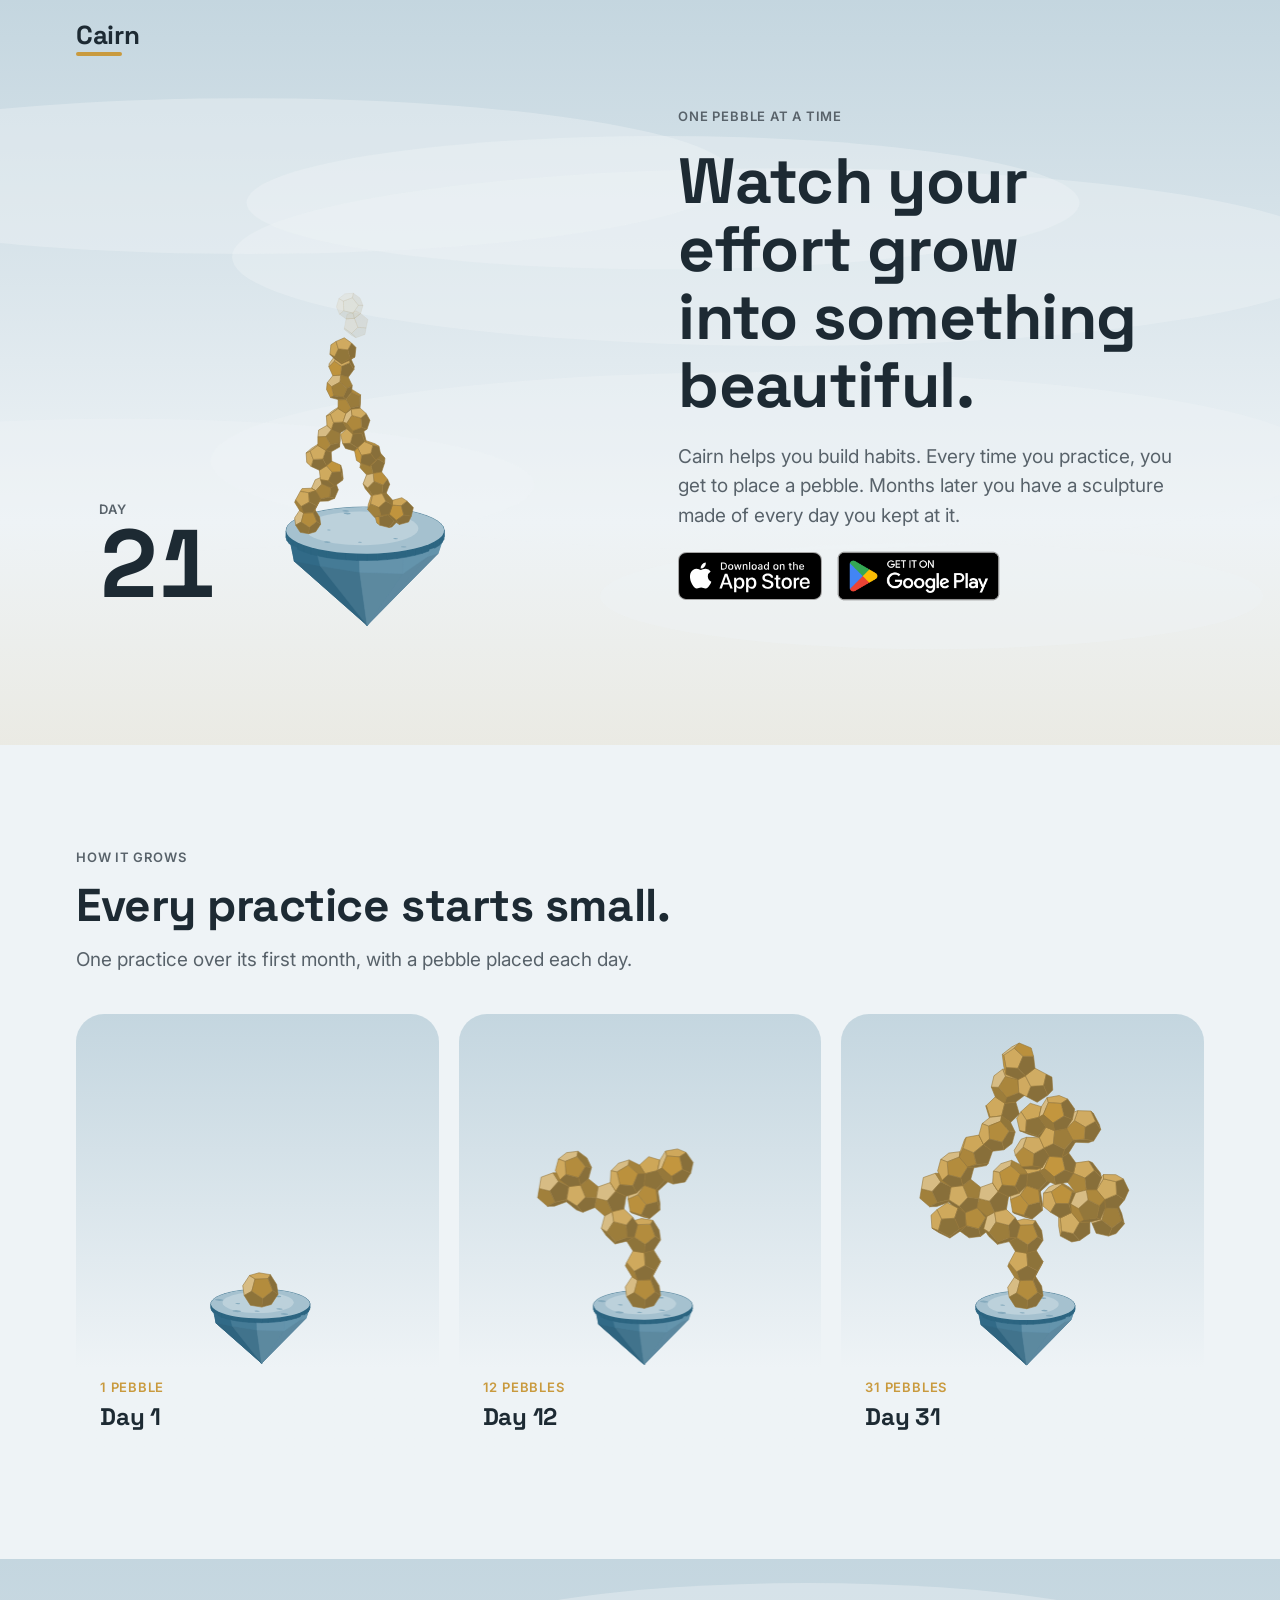
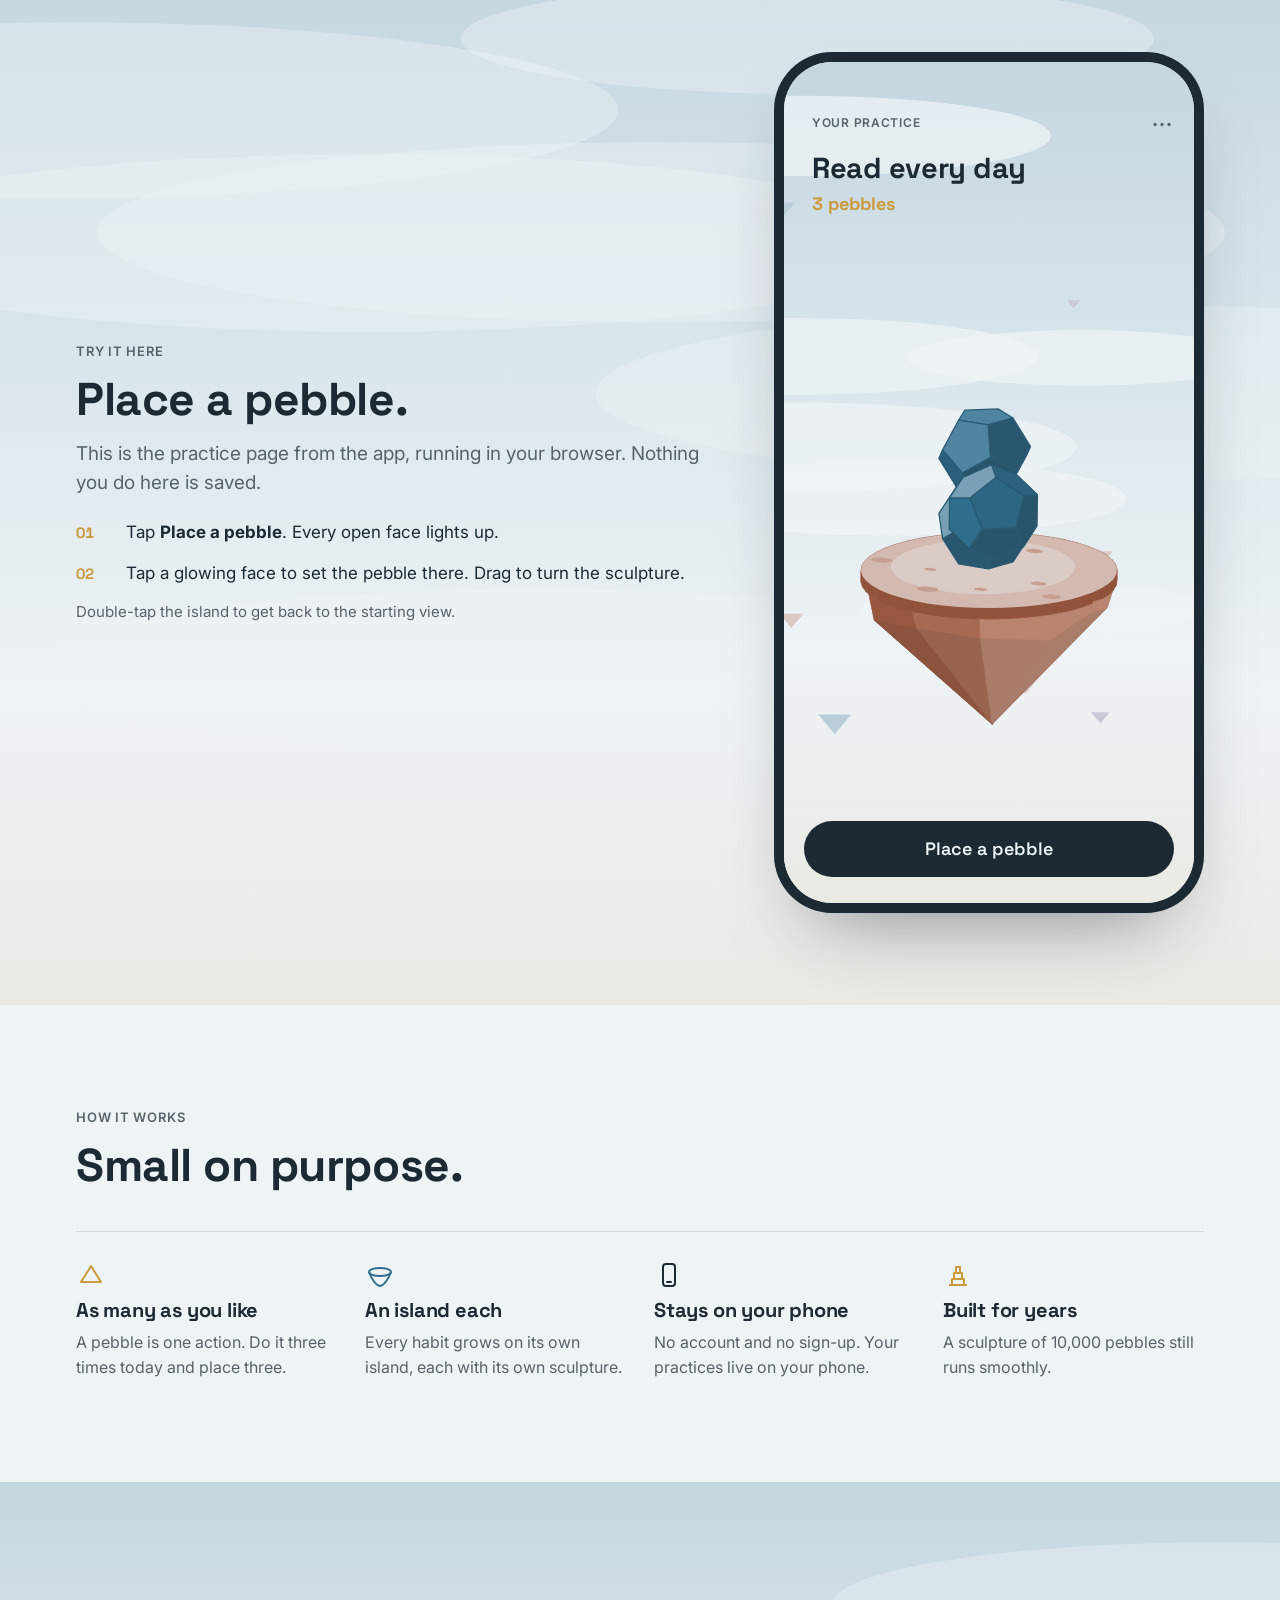
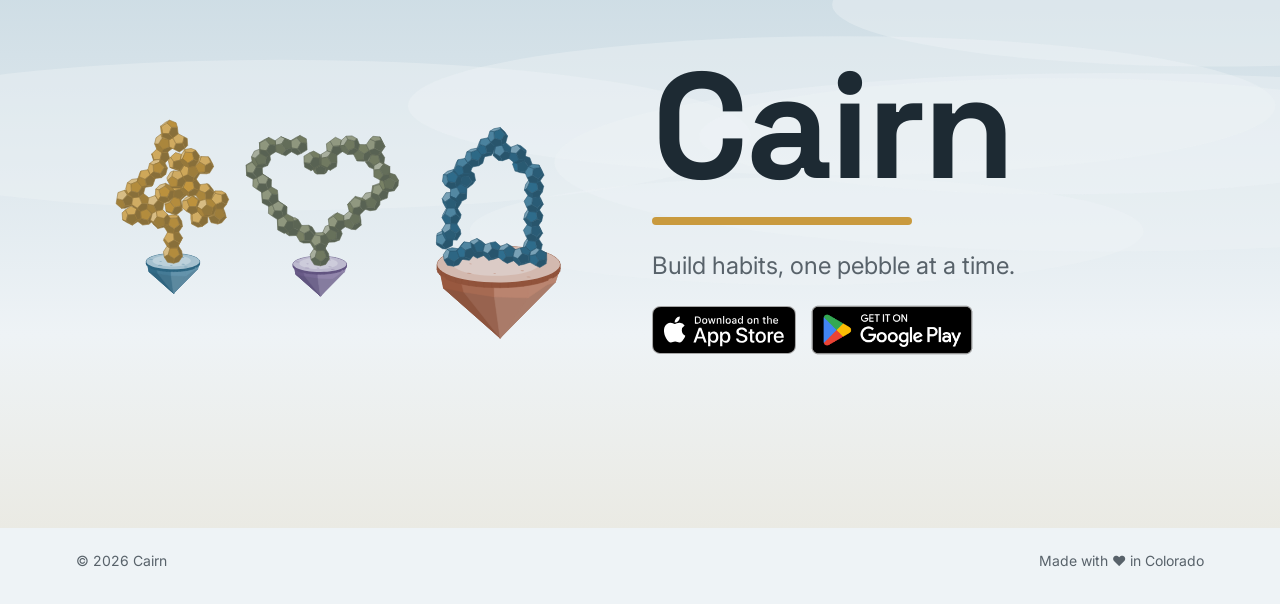
==== index.html @ d5d4c525 "Publish cairn 380849b" ====
<!doctype html>
<html lang="en">
<head>
<meta charset="utf-8">
<meta name="viewport" content="width=device-width, initial-scale=1, viewport-fit=cover">
<title>Cairn</title>
<meta name="description" content="Cairn is a habit tracker for iPhone and Android. Every time you practice, you place a pebble, and over the months your habit becomes a sculpture.">
<meta property="og:title" content="Cairn">
<meta property="og:description" content="Build habits, one pebble at a time.">
<meta property="og:type" content="website">
<meta name="theme-color" content="#EEF3F6">
<link rel="icon" href="assets/icon.svg" type="image/svg+xml">
<link rel="preconnect" href="https://fonts.googleapis.com">
<link rel="preconnect" href="https://fonts.gstatic.com" crossorigin>
<link rel="stylesheet" href="https://fonts.googleapis.com/css2?family=Inter:wght@400;500;600&family=Space+Grotesk:wght@500;600;700&display=swap">
<link rel="stylesheet" href="style.css">
<script src="cairn.js" defer></script>
</head>
<body>
<header class="top sky" id="top">
  <canvas class="air" data-sky="2" aria-hidden="true"></canvas>
  <div class="wrap">
    <a class="brand" href="#top" aria-label="Cairn"><b>Cairn</b><i></i></a>
  </div>
  <section class="hero" aria-labelledby="hero-title">
    <div class="wrap">
      <div class="stage" id="hero-stage">
        <canvas id="hero-canvas" aria-label="Brass pebbles stacked into a waving stick figure on a floating island"></canvas>
        <div class="day" aria-hidden="true"><span class="kicker">Day</span><strong id="hero-day"></strong></div>
      </div>
      <div class="words">
        <p class="kicker">One pebble at a time</p>
        <h1 id="hero-title">Watch your effort grow into something beautiful.</h1>
        <p class="lede">Cairn helps you build habits. Every time you practice, you get to place a pebble. Months later you have a sculpture made of every day you kept at it.</p>
        <!-- Store links: until the listings are live, the badges point nowhere and cairn.js stops the click.
             Put the App Store and Google Play URLs in both rows (here and the end card), then drop that handler. -->
        <div class="store-row">
          <a class="badge" href="#" data-store="the App Store"><img src="assets/app-store-badge.svg" alt="Download on the App Store" width="144" height="48"></a><a class="badge badge-google" href="#" data-store="Google Play"><img src="assets/google-play-badge.png" alt="Get it on Google Play" width="185" height="72"></a>
        </div>
      </div>
    </div>
  </section>
</header>

<main>
  <section class="beats" aria-labelledby="beats-title">
    <div class="wrap">
      <div class="head">
        <p class="kicker">How it grows</p>
        <h2 id="beats-title">Every practice starts small.</h2>
        <p class="lede">One practice over its first month, with a pebble placed each day.</p>
      </div>
      <div class="beat-row">
        <article class="beat">
          <div class="stage"><canvas data-beat="1" aria-label="One pebble on an island"></canvas></div>
          <div class="cap"><p class="kicker">1 pebble</p><h3>Day 1</h3></div>
        </article>
        <article class="beat">
          <div class="stage"><canvas data-beat="12" aria-label="Twelve pebbles: a trunk starting to branch"></canvas></div>
          <div class="cap"><p class="kicker">12 pebbles</p><h3>Day 12</h3></div>
        </article>
        <article class="beat">
          <div class="stage"><canvas data-beat="all" aria-label="Pebbles grown into a tree"></canvas></div>
          <div class="cap"><p class="kicker">31 pebbles</p><h3>Day 31</h3></div>
        </article>
      </div>
    </div>
  </section>

  <section class="play sky" id="try" aria-labelledby="play-title">
    <canvas class="air" data-sky="9" aria-hidden="true"></canvas>
    <div class="wrap">
      <div class="words">
        <p class="kicker">Try it here</p>
        <h2 id="play-title">Place a pebble.</h2>
        <p class="lede">This is the practice page from the app, running in your browser. Nothing you do here is saved.</p>
        <ol class="steps">
          <li><b>01</b><span>Tap <strong>Place a pebble</strong>. Every open face lights up.</span></li>
          <li><b>02</b><span>Tap a glowing face to set the pebble there. Drag to turn the sculpture.</span></li>
        </ol>
        <p class="note">Double-tap the island to get back to the starting view.</p>
      </div>
      <div class="phone" id="phone">
        <canvas id="play-canvas" aria-label="Practice sculpture"></canvas>
        <div class="pp-head">
          <div class="pp-bar"><span class="kicker">Your practice</span><button class="pp-menu" id="pp-menu" aria-label="Practice options" aria-haspopup="true" aria-expanded="false">···</button></div>
          <p class="pp-name" id="pp-name">Read every day</p>
          <p class="pp-count" id="pp-count" aria-live="polite">3 pebbles</p>
        </div>
        <div class="pp-pop" id="pp-pop" hidden>
          <button id="pp-remove">Remove last pebble</button>
          <button id="pp-reset">Start this island over</button>
        </div>
        <div class="pp-foot" id="pp-foot"></div>
      </div>
    </div>
  </section>

  <section class="facts" aria-labelledby="facts-title">
    <div class="wrap">
      <div class="head"><p class="kicker">How it works</p><h2 id="facts-title">Small on purpose.</h2></div>
      <div class="fact-row">
        <div class="fact"><svg class="glyph" viewBox="0 0 30 30" aria-hidden="true"><path d="M5 22 L15 6 L25 22 Z" fill="none" stroke="#C99A3E" stroke-width="2" stroke-linejoin="round"/></svg><h3>As many as you like</h3><p>A pebble is one action. Do it three times today and place three.</p></div>
        <div class="fact"><svg class="glyph" viewBox="0 0 30 30" aria-hidden="true"><ellipse cx="15" cy="12" rx="11" ry="4" fill="none" stroke="#2F6F8F" stroke-width="2"/><path d="M4 12 Q9 25 15 26 Q21 25 26 12" fill="none" stroke="#2F6F8F" stroke-width="2"/></svg><h3>An island each</h3><p>Every habit grows on its own island, each with its own sculpture.</p></div>
        <div class="fact"><svg class="glyph" viewBox="0 0 30 30" aria-hidden="true"><rect x="9" y="4" width="12" height="22" rx="3" fill="none" stroke="#1D2A33" stroke-width="2"/><path d="M13 22 h4" stroke="#1D2A33" stroke-width="2" stroke-linecap="round"/></svg><h3>Stays on your phone</h3><p>No account and no sign-up. Your practices live on your phone.</p></div>
        <div class="fact"><svg class="glyph" viewBox="0 0 30 30" aria-hidden="true"><path d="M6 25 h18 M9 25 v-6 h12 v6 M11 19 v-6 h8 v6 M13 13 v-6 h4 v6" fill="none" stroke="#C99A3E" stroke-width="2" stroke-linejoin="round"/></svg><h3>Built for years</h3><p>A sculpture of 10,000 pebbles still runs smoothly.</p></div>
      </div>
    </div>
  </section>

  <section class="end sky" id="download" aria-labelledby="end-title">
    <canvas class="air" data-sky="14" aria-hidden="true"></canvas>
    <div class="wrap">
      <div class="stage"><canvas id="end-canvas" aria-label="Three islands: a brass tree, a dusk heart and a lake house"></canvas></div>
      <div class="words">
        <h2 class="big" id="end-title">Cairn</h2>
        <div class="mark"></div>
        <p class="sub">Build habits, one pebble at a time.</p>
        <div class="store-row">
          <a class="badge" href="#" data-store="the App Store"><img src="assets/app-store-badge.svg" alt="Download on the App Store" width="144" height="48"></a><a class="badge badge-google" href="#" data-store="Google Play"><img src="assets/google-play-badge.png" alt="Get it on Google Play" width="185" height="72"></a>
        </div>
      </div>
    </div>
  </section>
</main>

<footer><div class="wrap"><span>© 2026 Cairn</span><span>Made with ❤️ in Colorado</span></div></footer>
</body>
</html>
---- style.css ----
/* Page reset: no margins, room for a phone's notch and home bar, and hidden means hidden. */
*, *::before, *::after { box-sizing: border-box; }
:root { padding-top: env(safe-area-inset-top, 0px); padding-bottom: env(safe-area-inset-bottom, 0px); }
body { margin: 0; }
img { max-width: 100%; }
[hidden] { display: none !important; }

/* Layout: the film's frames as page sections; island on one side, words on the other, mist everywhere.
   One deliberate light look, the app's own palette (Cairn/Design/Palette.swift). */
:root {
  --ground: #EEF3F6;
  --main: #2F6F8F;
  --second: #1D2A33;
  --accent: #C99A3E;
  --ink-soft: color-mix(in srgb, #1D2A33 72%, #EEF3F6);
  --line: color-mix(in srgb, #1D2A33 14%, transparent);
  --sky-top: color-mix(in srgb, #2F6F8F 22%, #EEF3F6);
  --sky-low: color-mix(in srgb, #C99A3E 10%, #EEF3F6);
  --display: "Space Grotesk", ui-sans-serif, system-ui, sans-serif;
  --sans: "Inter", ui-sans-serif, system-ui, -apple-system, sans-serif;
  --section: clamp(64px, 8vw, 104px);
  color-scheme: light;
}
html { background: var(--ground); }
body { background: var(--ground); color: var(--second); font-family: var(--sans); font-size: 17px; line-height: 1.55; -webkit-font-smoothing: antialiased; }
h1, h2, h3, p { margin: 0; }
h1, h2, h3 { font-family: var(--display); font-weight: 700; letter-spacing: -0.01em; text-wrap: balance; }
a { color: inherit; }
:focus-visible { outline: 2px solid var(--main); outline-offset: 3px; border-radius: 6px; }

.wrap { max-width: 1160px; margin: 0 auto; padding-left: max(16px, env(safe-area-inset-left, 0px)); padding-right: max(16px, env(safe-area-inset-right, 0px)); }
.kicker { font-size: 13px; font-weight: 600; letter-spacing: 0.06em; text-transform: uppercase; color: var(--ink-soft); }

/* Brand: the film's end card, the name over a brass mark. */
.brand { display: inline-flex; flex-direction: column; gap: 4px; text-decoration: none; }
.brand b { font-family: var(--display); font-weight: 700; font-size: 26px; line-height: 1; letter-spacing: -0.01em; }
.brand i { display: block; height: 4px; width: 46px; border-radius: 2px; background: var(--accent); }

/* Sky band: the film's gradient with clouds and far pebbles drawn on a canvas behind. */
.sky { position: relative; background: linear-gradient(var(--sky-top), var(--ground) 70%, var(--sky-low)); overflow: hidden; }
.sky > canvas.air { position: absolute; inset: 0; width: 100%; height: 100%; pointer-events: none; }
.sky > * { position: relative; }

header.top > .wrap { display: flex; align-items: center; justify-content: space-between; gap: 16px; padding-block: 22px 0; }
.quiet { font: 600 15px/1 var(--sans); color: var(--second); text-decoration: none; padding: 0 20px; min-height: 44px; display: inline-flex; align-items: center; border-radius: 999px; background: color-mix(in srgb, var(--ground) 85%, transparent); border: 1px solid var(--line); cursor: pointer; }
.quiet:hover { background: var(--ground); }

.hero .wrap { display: grid; grid-template-columns: minmax(0, 1.1fr) minmax(0, 1fr); align-items: center; gap: 24px; padding-block: 8px var(--section); }
.stage { position: relative; aspect-ratio: 1 / 1; max-width: 100%; }
.stage canvas { position: absolute; inset: 0; width: 100%; height: 100%; touch-action: pan-y; cursor: grab; }
.stage canvas:active { cursor: grabbing; }
.day { position: absolute; left: 4%; bottom: 6%; display: flex; flex-direction: column; gap: 2px; pointer-events: none; }
.day strong { font-family: var(--display); font-weight: 700; font-size: clamp(56px, 8vw, 96px); line-height: .9; letter-spacing: -0.02em; font-variant-numeric: tabular-nums; }
.words { display: flex; flex-direction: column; gap: 22px; position: relative; }
.words::before { content: ""; position: absolute; inset: -18% -20%; z-index: -1; background: radial-gradient(closest-side, color-mix(in srgb, var(--ground) 88%, transparent) 55%, transparent); }
.hero h1 { font-size: clamp(40px, 5.4vw, 64px); line-height: 1.06; }
.lede { font-size: 19px; color: var(--ink-soft); max-width: 34em; }

/* The official store badges, at equal visual height. Google's artwork carries its own padding (41 of 250 px top and bottom), trimmed here with negative margins. Inert until the listings are live. */
.store-row { display: flex; flex-wrap: wrap; align-items: center; gap: 14px 16px; }
.badge { display: inline-flex; border-radius: 9px; }
.badge img { display: block; height: 48px; width: auto; max-width: none; flex: none; }
.badge-google img { height: 71.4px; margin: -11.7px -11.7px; }
.badge:hover img { opacity: .9; }

/* Beats: three days of one practice, in order. */
.beats, .facts { padding-block: var(--section); }
.head { display: flex; flex-direction: column; gap: 14px; max-width: 40em; }
.beats h2, .play h2, .facts h2 { font-size: clamp(32px, 4vw, 46px); line-height: 1.08; }
.beat-row { display: grid; grid-template-columns: repeat(3, minmax(0, 1fr)); gap: 20px; margin-top: 40px; }
.beat { border-radius: 28px; overflow: hidden; background: linear-gradient(var(--sky-top), var(--ground) 80%); display: flex; flex-direction: column; }
.beat .stage { aspect-ratio: 1 / 1; }
.beat .stage canvas { cursor: default; }
.beat .cap { padding: 0 24px 26px; display: flex; flex-direction: column; gap: 6px; }
.beat .cap .kicker { color: var(--accent); }
.beat h3 { font-size: 24px; line-height: 1.15; }
.beat p:last-child { color: var(--ink-soft); font-size: 16px; }

/* Playground: the practice page from the app, in a phone-sized pane. */
.play .wrap { display: grid; grid-template-columns: minmax(0, 1fr) minmax(0, 430px); gap: 56px; align-items: center; padding-block: var(--section); }
.play .words { gap: 14px; }
.steps { list-style: none; padding: 0; margin: 8px 0 0; display: grid; gap: 14px; }
.steps li { display: grid; grid-template-columns: 36px minmax(0, 1fr); gap: 14px; align-items: baseline; }
.steps b { font: 700 15px/1 var(--display); color: var(--accent); font-variant-numeric: tabular-nums; }
.note { font-size: 15px; color: var(--ink-soft); }

.phone { position: relative; width: 100%; max-width: 410px; justify-self: center; aspect-ratio: 390 / 800; border-radius: 48px; overflow: hidden; background: linear-gradient(var(--sky-top), var(--ground) 70%, var(--sky-low)); box-shadow: 0 0 0 10px var(--second), 0 40px 80px -30px color-mix(in srgb, var(--second) 55%, transparent); user-select: none; -webkit-user-select: none; }
.phone canvas { position: absolute; inset: 0; width: 100%; height: 100%; touch-action: pan-y; cursor: grab; }
.phone[data-placing] canvas { touch-action: none; cursor: pointer; }
.pp-head { position: absolute; left: 0; right: 0; top: 0; padding: 40px 22px 0 28px; display: flex; flex-direction: column; gap: 6px; pointer-events: none; }
.pp-head::before { content: ""; position: absolute; left: -160px; top: -40px; width: 600px; height: 250px; z-index: -1; background: radial-gradient(closest-side, color-mix(in srgb, var(--ground) 88%, transparent) 55%, transparent); }
.pp-bar { display: flex; align-items: center; justify-content: space-between; margin-right: -12px; }
.pp-bar .kicker { font-size: 12px; }
.pp-menu { pointer-events: auto; width: 44px; height: 44px; border: 0; background: none; color: var(--ink-soft); font: 700 20px/1 var(--sans); letter-spacing: 1px; cursor: pointer; border-radius: 22px; }
.pp-name { font-family: var(--display); font-weight: 700; font-size: 29px; line-height: 1.12; letter-spacing: -0.01em; }
.pp-count { font-family: var(--display); font-weight: 700; font-size: 18px; color: var(--accent); font-variant-numeric: tabular-nums; }
.pp-pop { position: absolute; right: 18px; top: 84px; z-index: 3; min-width: 220px; padding: 6px; border-radius: 16px; background: color-mix(in srgb, var(--ground) 96%, white); box-shadow: 0 16px 40px -12px color-mix(in srgb, var(--second) 45%, transparent), 0 0 0 1px var(--line); display: flex; flex-direction: column; }
.pp-pop button { text-align: left; border: 0; background: none; font: 500 15px/1 var(--sans); color: var(--second); padding: 12px 14px; border-radius: 10px; cursor: pointer; }
.pp-pop button:hover { background: color-mix(in srgb, var(--main) 8%, transparent); }
.pp-pop button:disabled { opacity: .4; cursor: default; background: none; }
.pp-foot { position: absolute; left: 0; right: 0; bottom: 0; padding: 0 20px 26px; display: flex; flex-direction: column; align-items: center; gap: 12px; pointer-events: none; }
.pp-foot > * { pointer-events: auto; }
.pp-hint { font: 500 15px/1.35 var(--sans); color: var(--ink-soft); text-align: center; pointer-events: none; }
.primary { width: 100%; min-height: 56px; border: 0; border-radius: 999px; background: var(--second); color: var(--ground); font: 600 18px/1 var(--display); cursor: pointer; transition: transform .15s, opacity .15s; }
.primary:active { transform: scale(.98); opacity: .85; }

/* Facts: what v1 is and isn't. */
.fact-row { display: grid; grid-template-columns: repeat(4, minmax(0, 1fr)); gap: 28px; margin-top: 40px; border-top: 1px solid var(--line); padding-top: 28px; }
.fact { display: flex; flex-direction: column; gap: 8px; min-width: 0; }
.fact h3 { font-size: 20px; line-height: 1.2; }
.fact p { color: var(--ink-soft); font-size: 16px; }
.fact .glyph { width: 30px; height: 30px; }

.end .wrap { display: grid; grid-template-columns: minmax(0, 1fr) minmax(0, 1fr); gap: 24px; align-items: center; padding-block: var(--section); }
.end .stage { aspect-ratio: 5 / 4; }
.end .big { font-family: var(--display); font-weight: 700; font-size: clamp(80px, 12vw, 150px); line-height: .92; letter-spacing: -0.02em; }
.end .mark { height: 8px; width: min(260px, 60%); border-radius: 4px; background: var(--accent); }
.end .sub { font-size: 24px; color: var(--ink-soft); }
footer .wrap { display: flex; flex-wrap: wrap; justify-content: space-between; gap: 8px 24px; padding-block: 22px 32px; font-size: 14px; color: var(--ink-soft); }

@media (max-width: 900px) {
  .hero .wrap, .play .wrap, .end .wrap { grid-template-columns: minmax(0, 1fr); }
  .hero .words { order: -1; padding-top: 28px; }
  .hero .stage { max-width: 560px; width: 100%; justify-self: center; }
  .beat-row { grid-template-columns: minmax(0, 1fr); }
  .fact-row { grid-template-columns: repeat(2, minmax(0, 1fr)); }
  .play .wrap { gap: 48px; }
  .end .words { order: -1; }
}
@media (max-width: 520px) {
  .fact-row { grid-template-columns: minmax(0, 1fr); }
  .phone { border-radius: 40px; box-shadow: 0 0 0 7px var(--second), 0 30px 60px -30px color-mix(in srgb, var(--second) 55%, transparent); }
  .pp-head { padding: 32px 18px 0 22px; }
}
@media (prefers-reduced-motion: reduce) { .primary { transition: none; } }
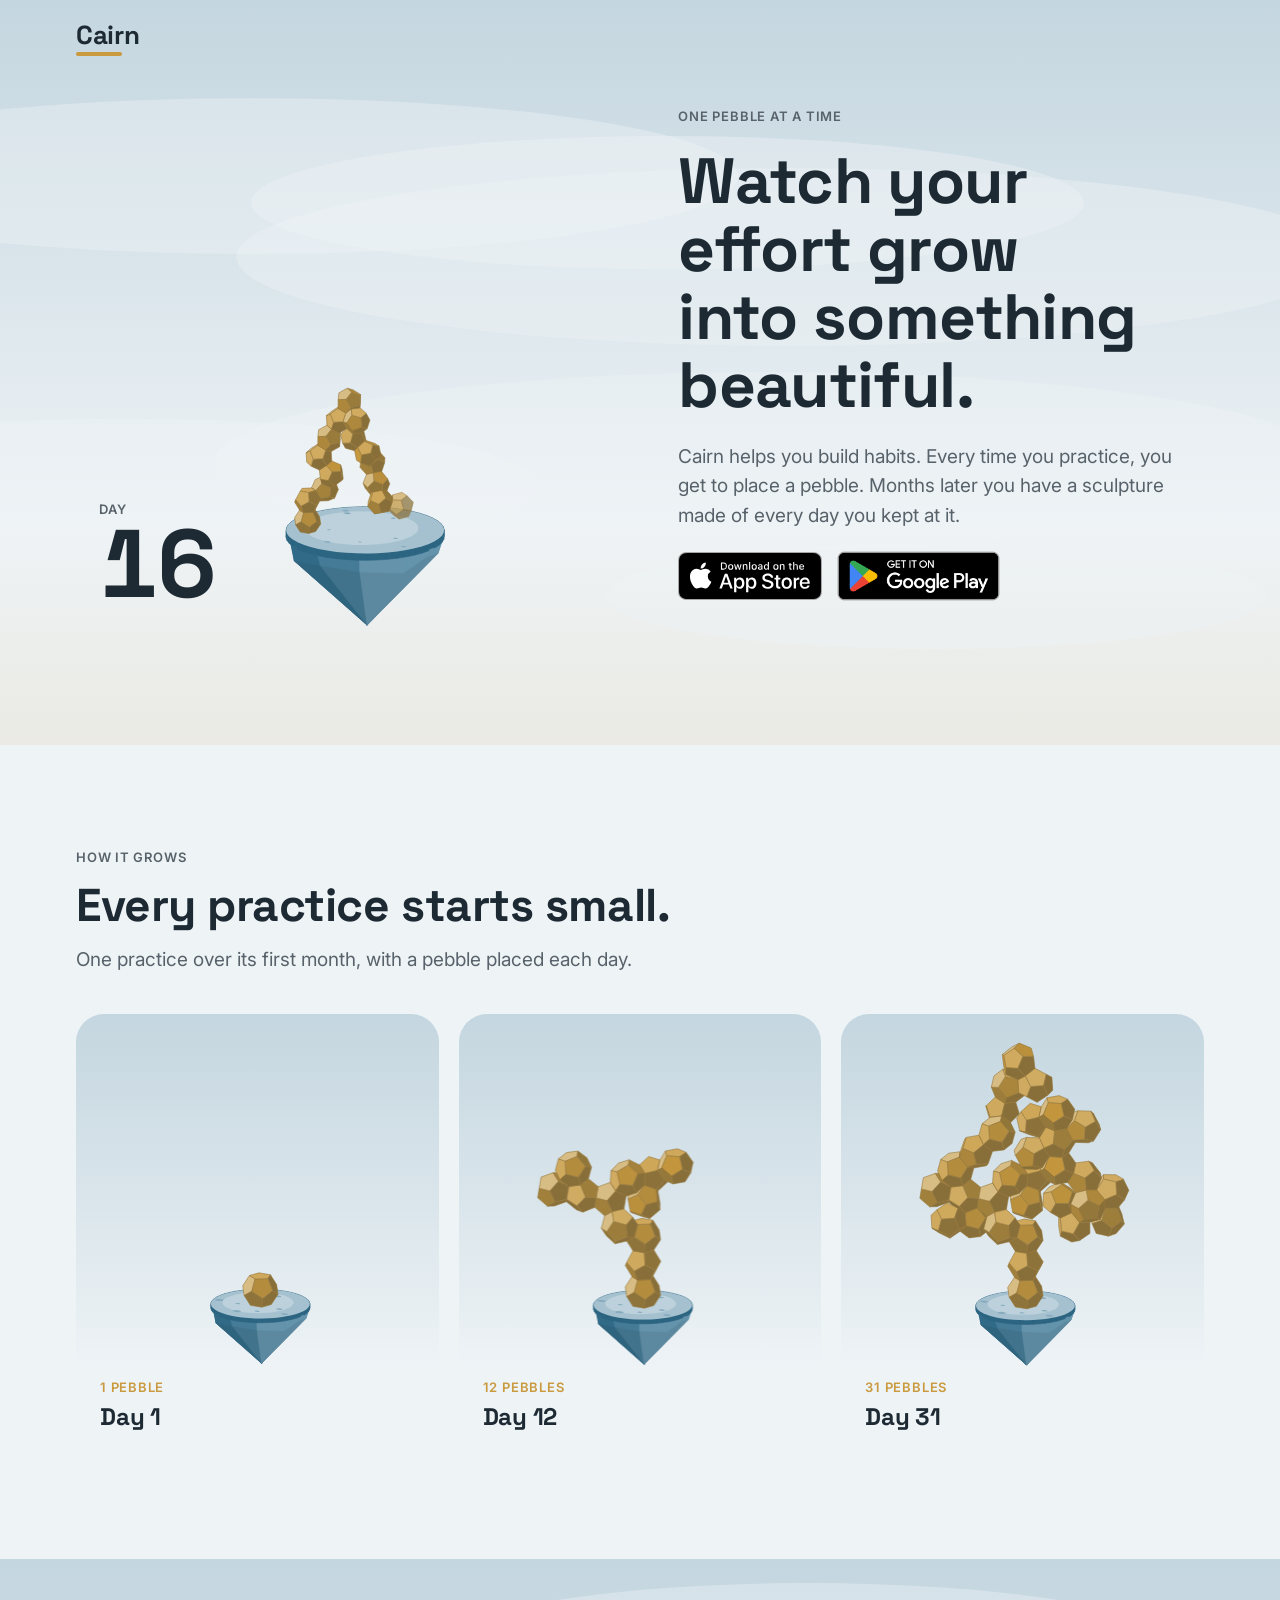
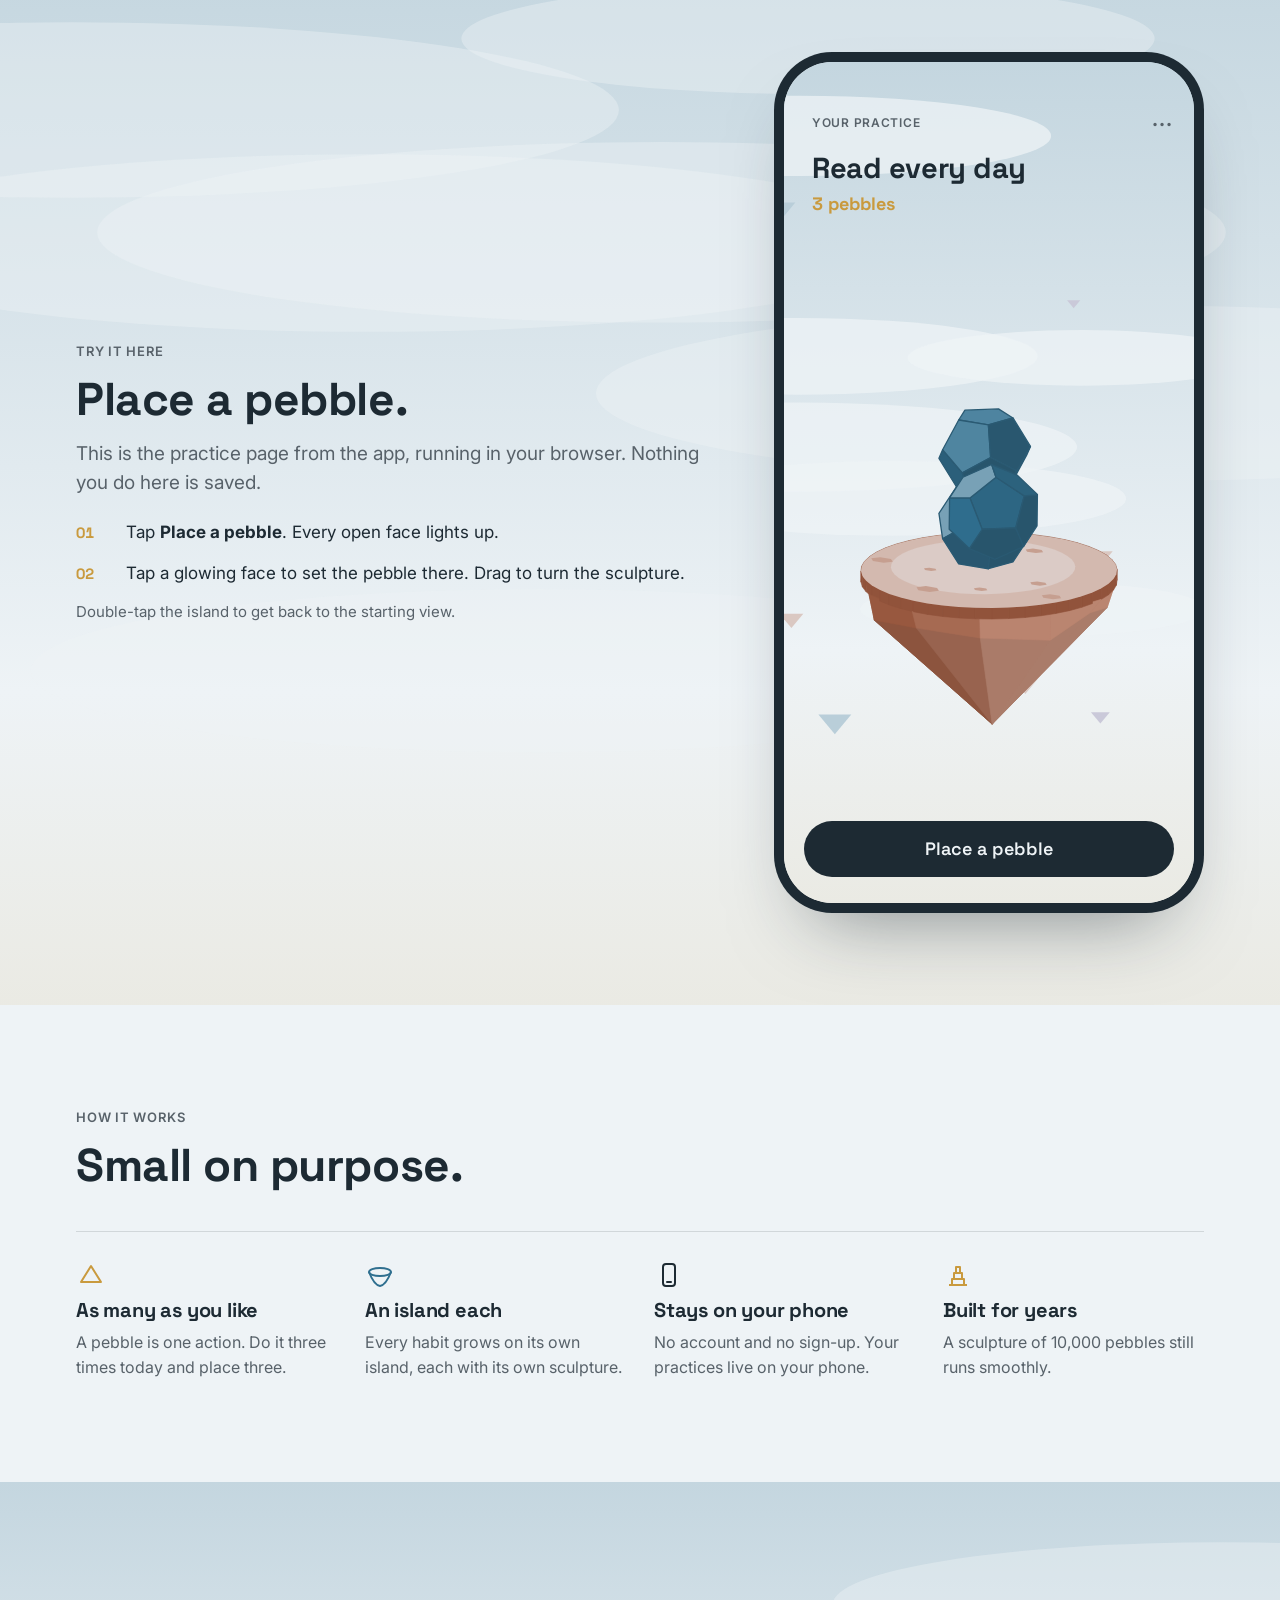
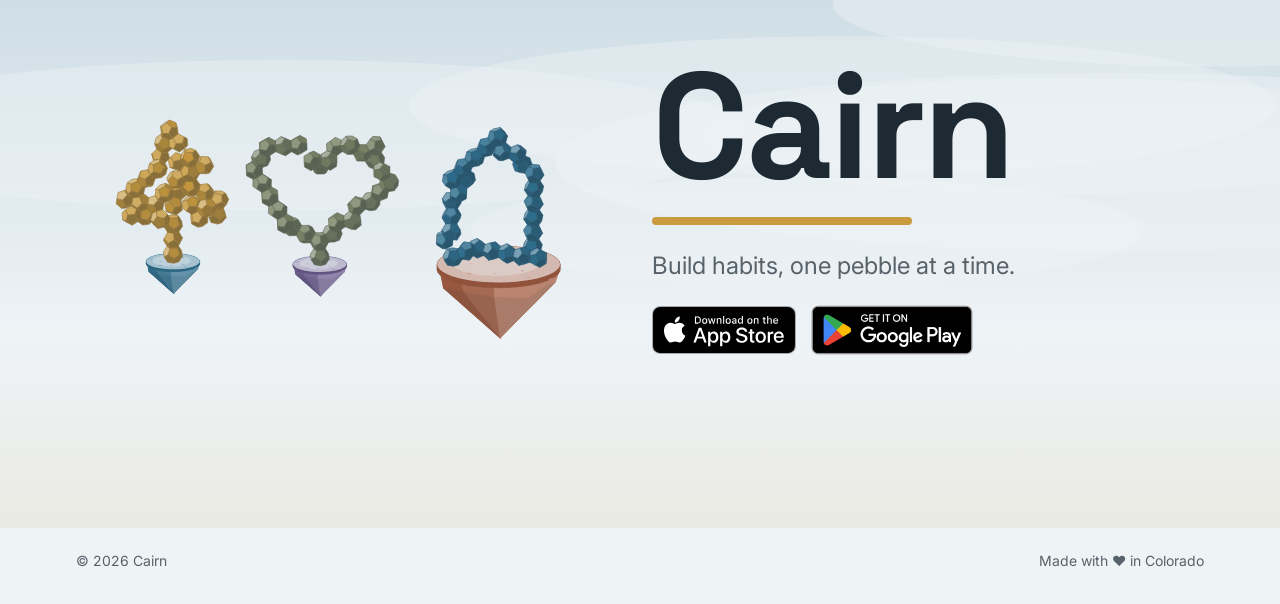
==== commit f35c9f14: "Publish cairn 252dea3" ====
--- a/index.html
+++ b/index.html
@@ -8,6 +8,12 @@
 <meta property="og:title" content="Cairn">
 <meta property="og:description" content="Build habits, one pebble at a time.">
 <meta property="og:type" content="website">
+<meta property="og:url" content="https://cairnhabits.com/">
+<meta property="og:image" content="https://cairnhabits.com/assets/og.png">
+<meta property="og:image:width" content="1200">
+<meta property="og:image:height" content="630">
+<meta property="og:image:alt" content="Three gold pebbles stacked on a small floating island, beside the words: Cairn. Build habits, one pebble at a time.">
+<meta name="twitter:card" content="summary_large_image">
 <meta name="theme-color" content="#EEF3F6">
 <link rel="icon" href="assets/icon.svg" type="image/svg+xml">
 <link rel="preconnect" href="https://fonts.googleapis.com">
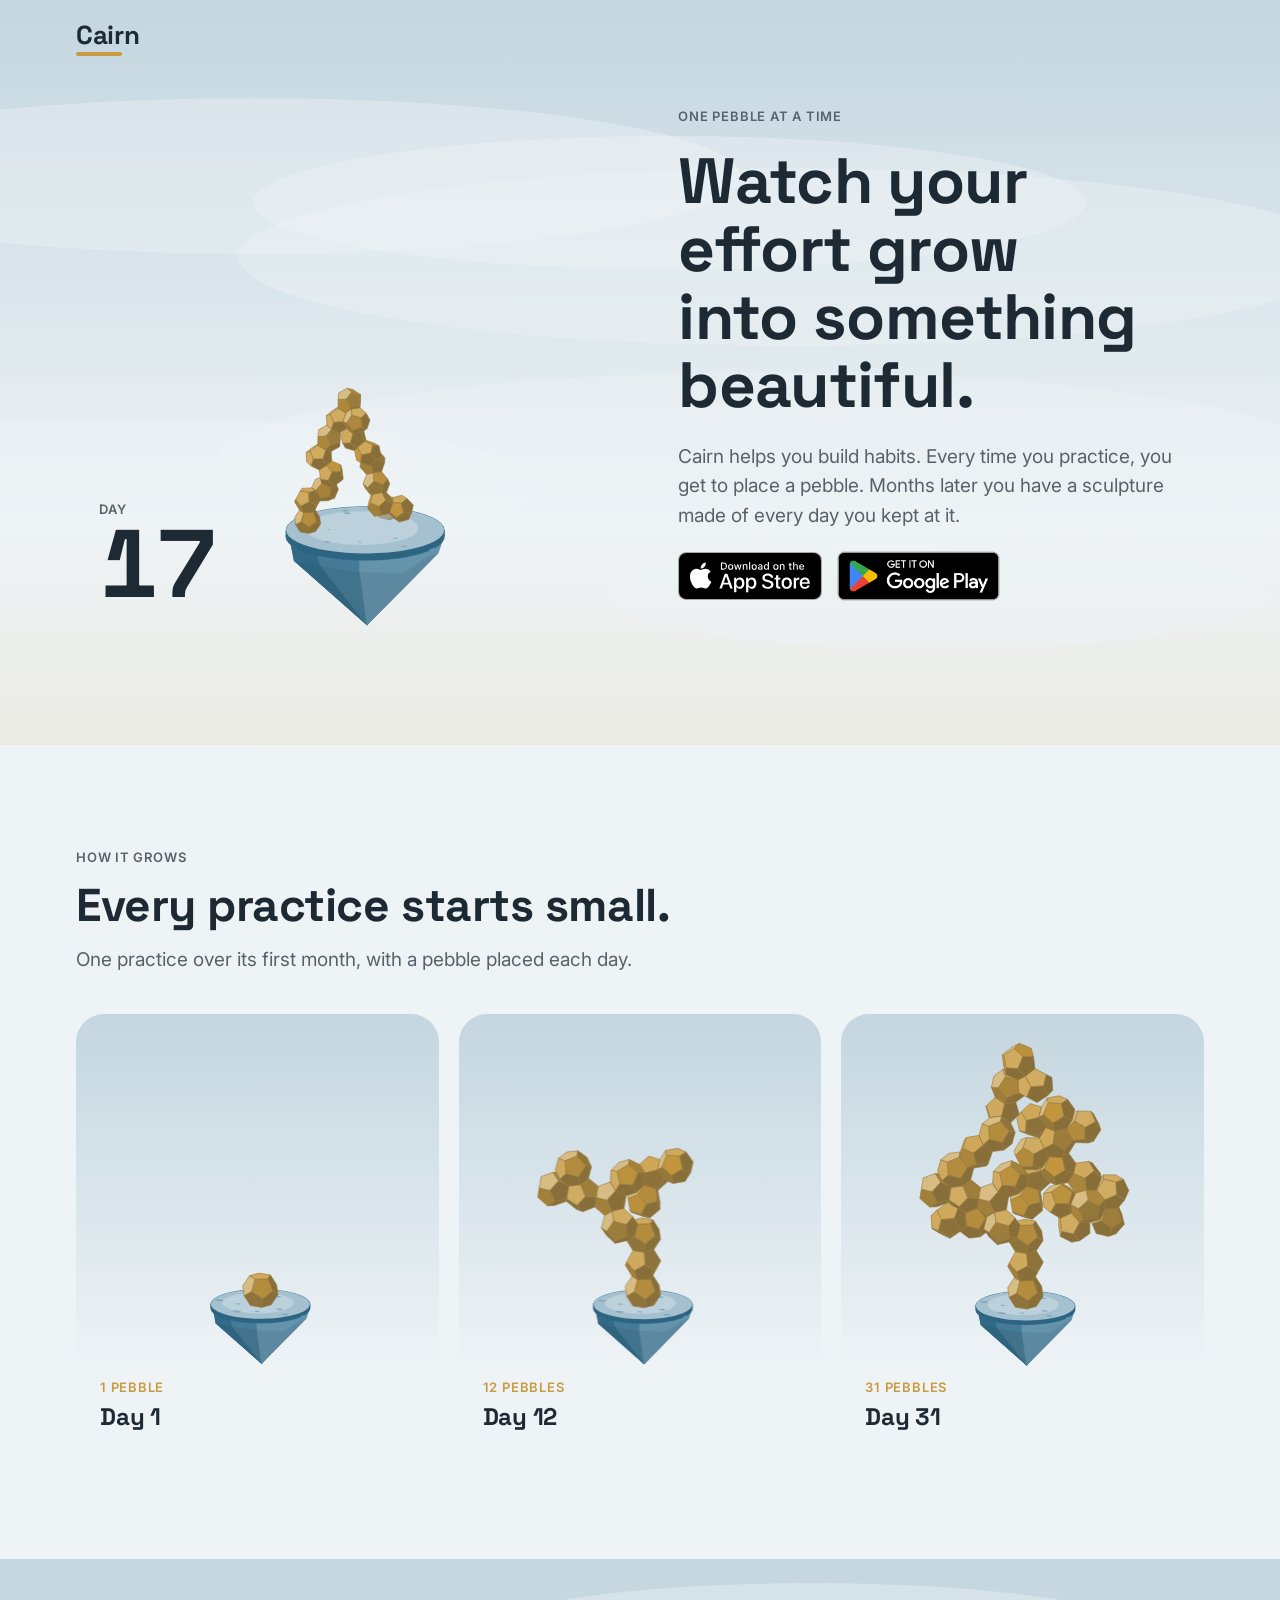
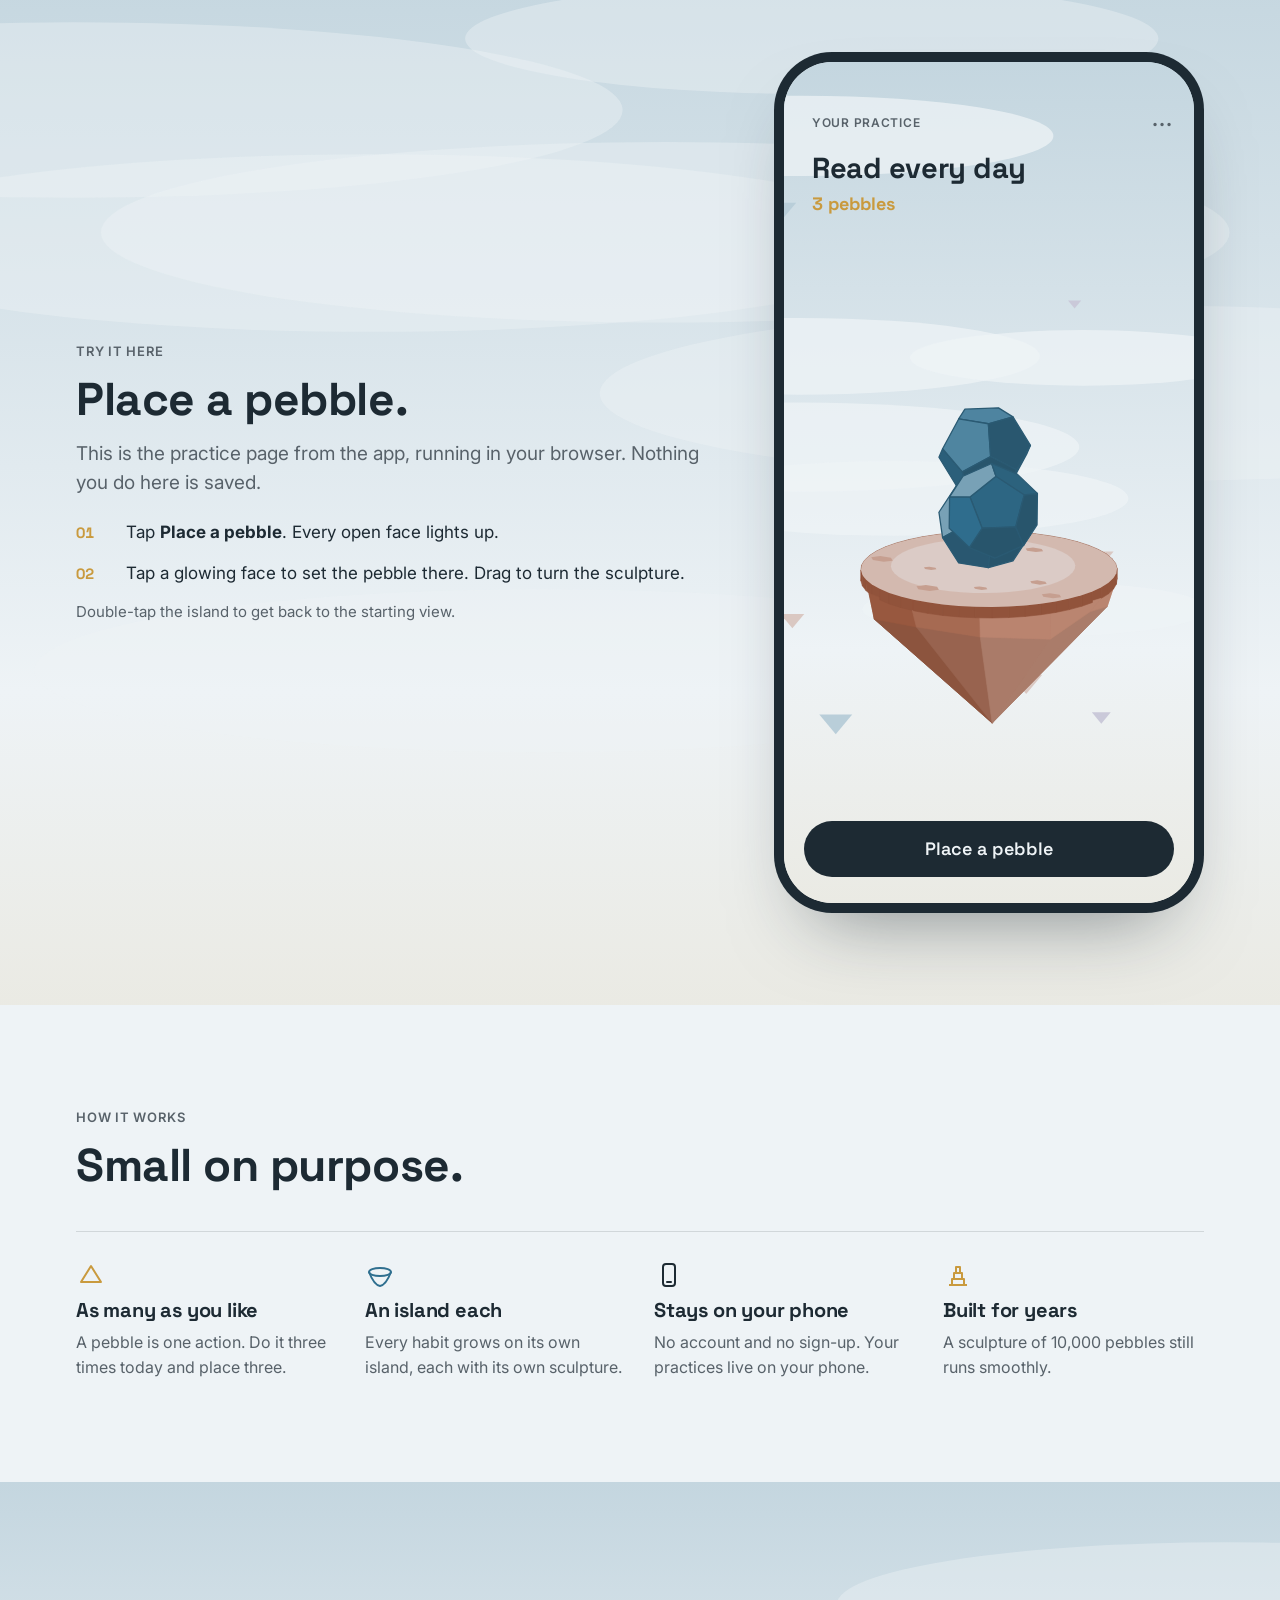
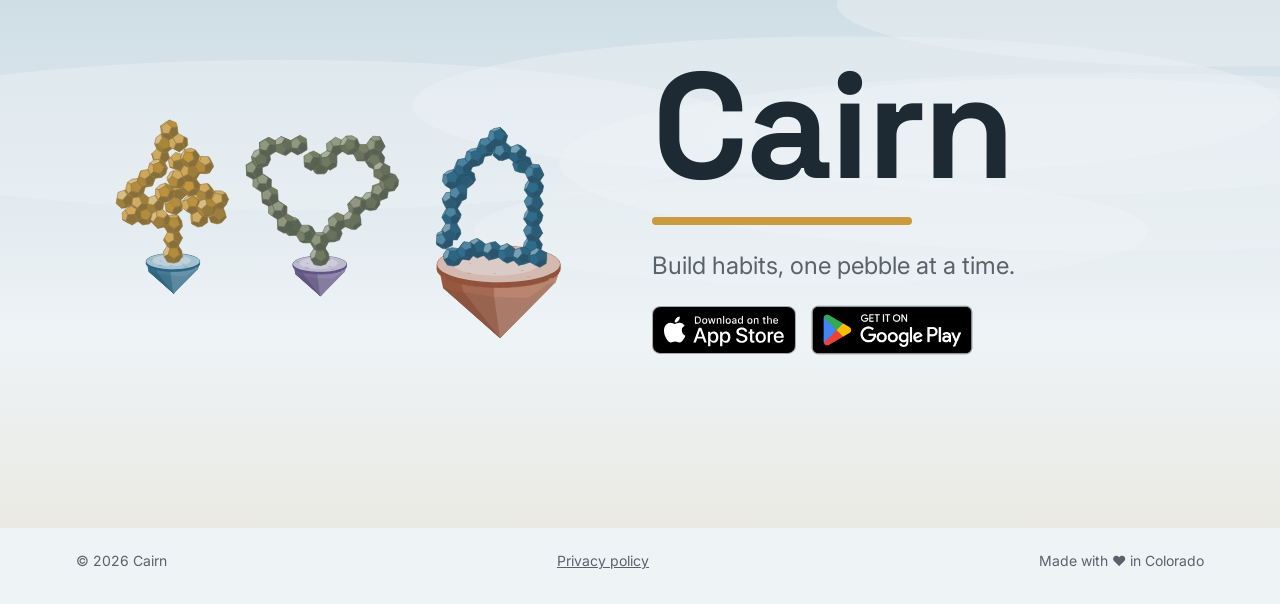
==== commit 77c97467: "Publish cairn b31a2f8" ====
--- a/index.html
+++ b/index.html
@@ -130,6 +130,6 @@
   </section>
 </main>
 
-<footer><div class="wrap"><span>© 2026 Cairn</span><span>Made with ❤️ in Colorado</span></div></footer>
+<footer><div class="wrap"><span>© 2026 Cairn</span><a href="privacy.html">Privacy policy</a><span>Made with ❤️ in Colorado</span></div></footer>
 </body>
 </html>
--- a/style.css
+++ b/style.css
@@ -117,6 +117,17 @@
 .end .mark { height: 8px; width: min(260px, 60%); border-radius: 4px; background: var(--accent); }
 .end .sub { font-size: 24px; color: var(--ink-soft); }
 footer .wrap { display: flex; flex-wrap: wrap; justify-content: space-between; gap: 8px 24px; padding-block: 22px 32px; font-size: 14px; color: var(--ink-soft); }
+footer a { min-height: 44px; display: inline-flex; align-items: center; margin-block: -14px; }
+
+/* The privacy policy: one readable column of the page's own type. */
+.policy .wrap { max-width: 720px; padding-block: 40px var(--section); }
+.policy h1 { font-size: clamp(40px, 6vw, 56px); line-height: 1.06; margin-top: 10px; }
+.policy .lede { margin-top: 18px; }
+.policy h2 { font-size: 24px; line-height: 1.2; margin-top: 44px; }
+.policy p, .policy ul { margin-top: 12px; }
+.policy ul { padding-left: 1.2em; }
+.policy li + li { margin-top: 6px; }
+.policy a { color: var(--main); }
 
 @media (max-width: 900px) {
   .hero .wrap, .play .wrap, .end .wrap { grid-template-columns: minmax(0, 1fr); }
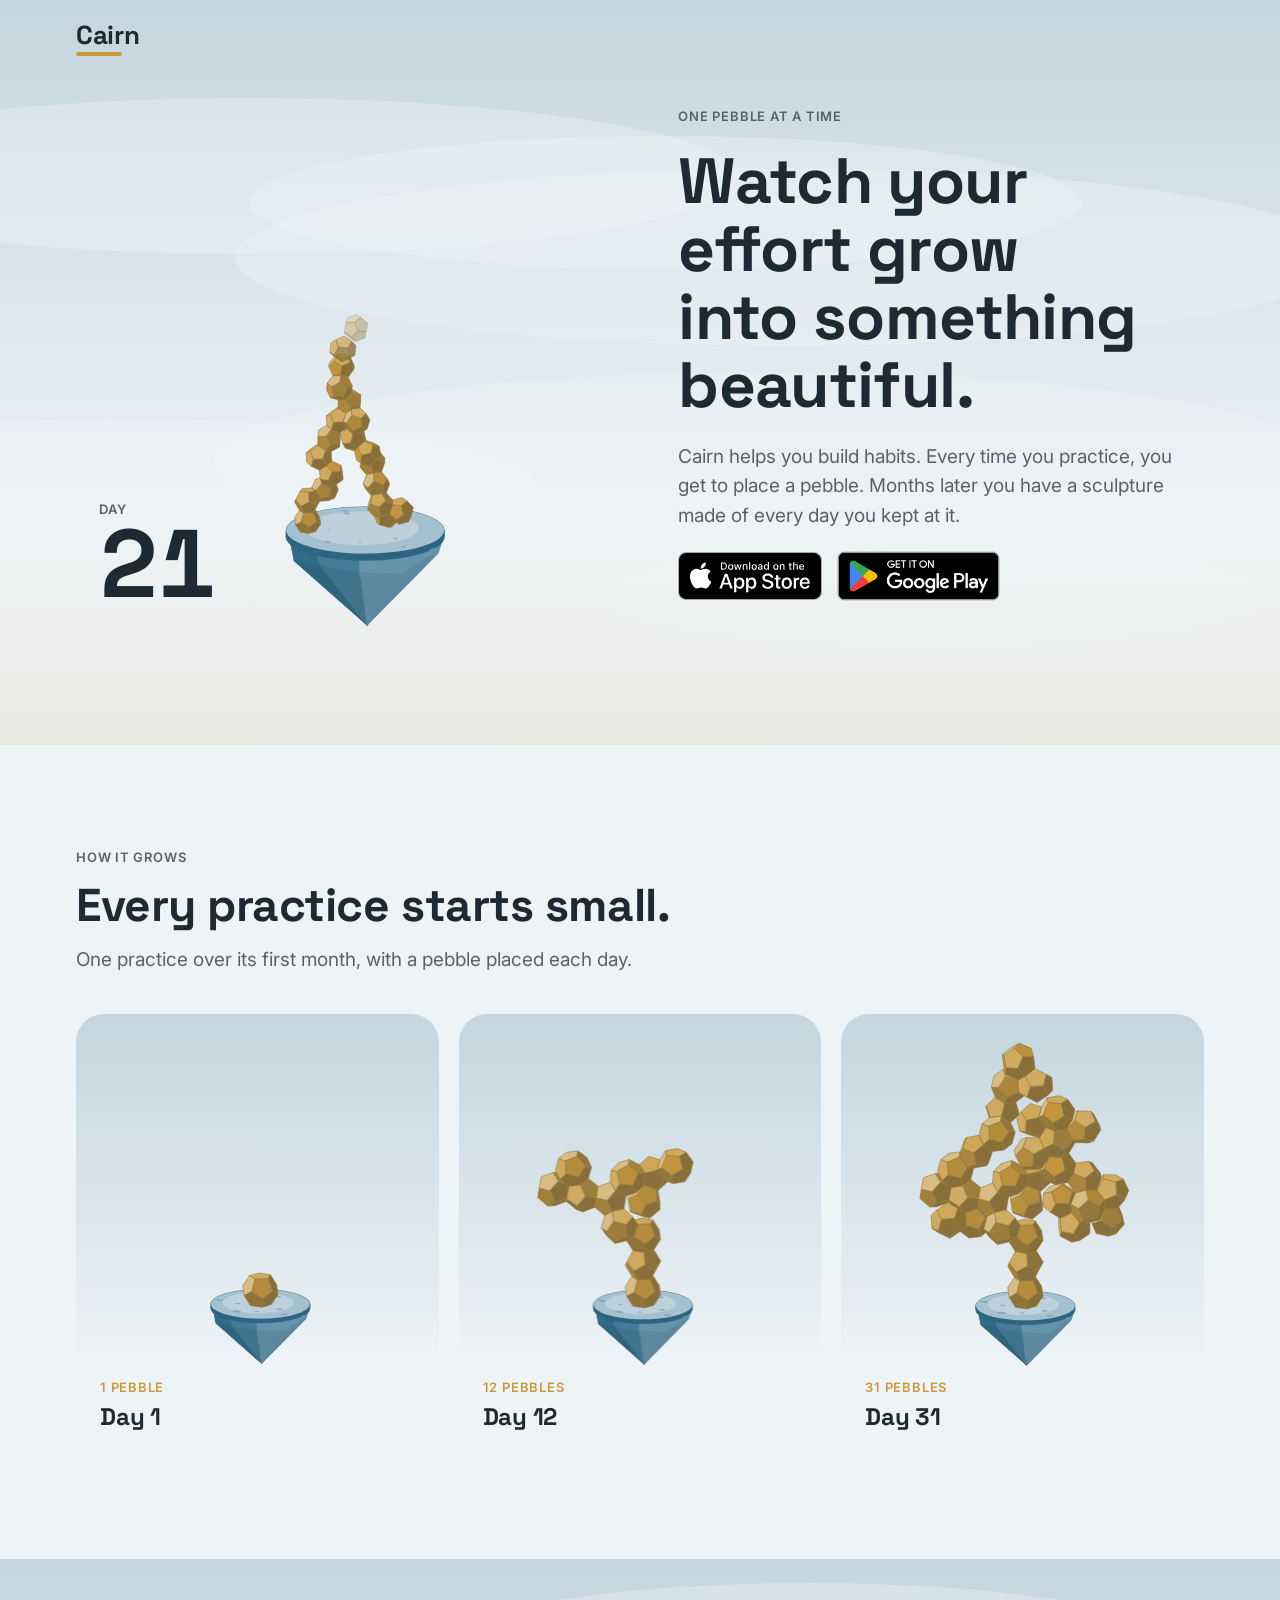
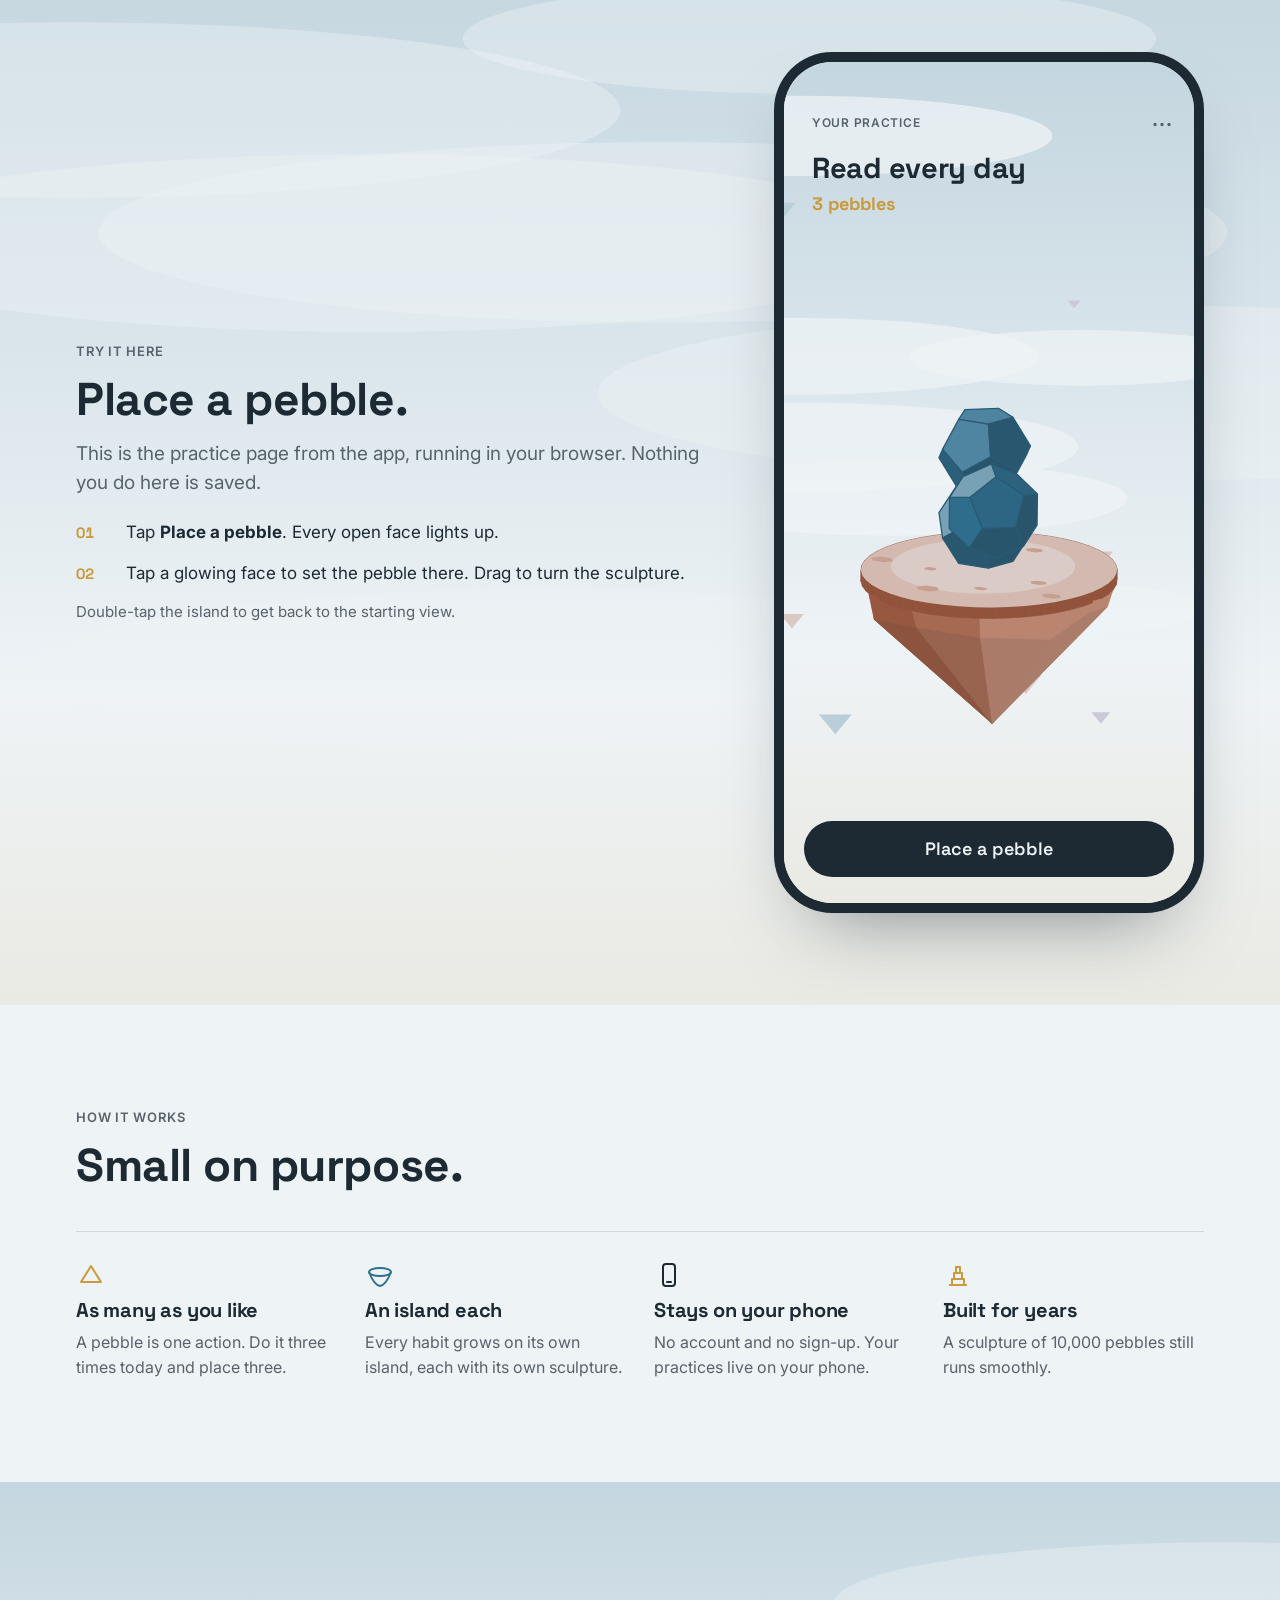
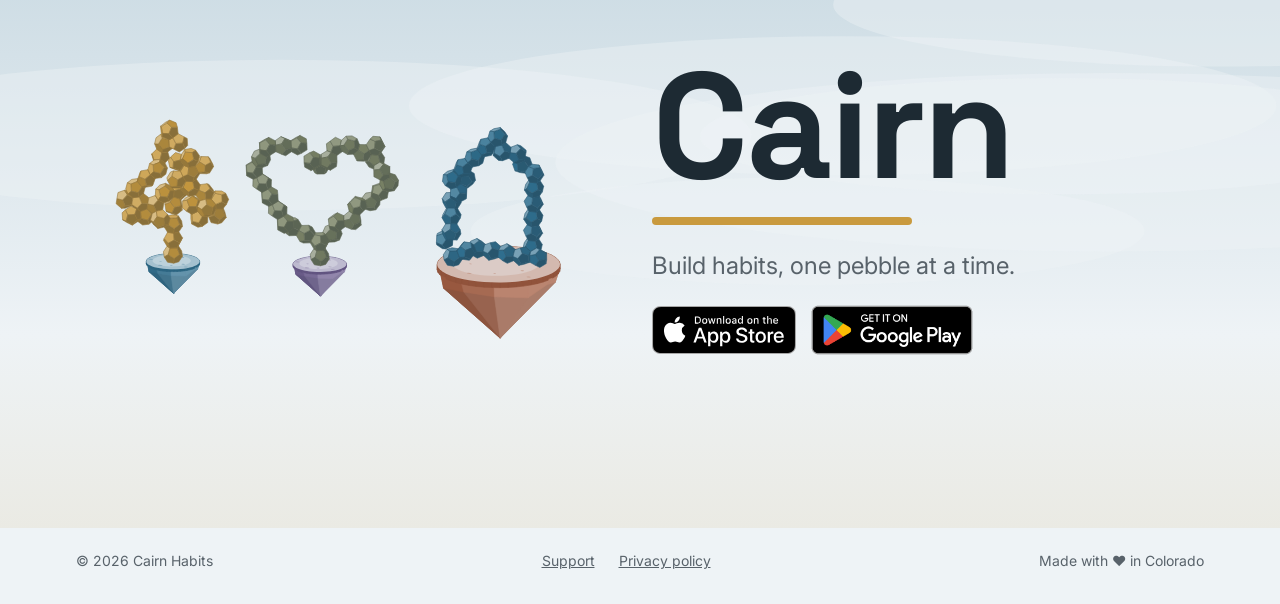
==== commit c0b6aa42: "Publish cairn 6a770a4" ====
--- a/index.html
+++ b/index.html
@@ -130,6 +130,6 @@
   </section>
 </main>
 
-<footer><div class="wrap"><span>© 2026 Cairn</span><a href="privacy.html">Privacy policy</a><span>Made with ❤️ in Colorado</span></div></footer>
+<footer><div class="wrap"><span>© 2026 Cairn Habits</span><span class="links"><a href="support.html">Support</a><a href="privacy.html">Privacy policy</a></span><span>Made with ❤️ in Colorado</span></div></footer>
 </body>
 </html>
--- a/style.css
+++ b/style.css
@@ -118,6 +118,7 @@
 .end .sub { font-size: 24px; color: var(--ink-soft); }
 footer .wrap { display: flex; flex-wrap: wrap; justify-content: space-between; gap: 8px 24px; padding-block: 22px 32px; font-size: 14px; color: var(--ink-soft); }
 footer a { min-height: 44px; display: inline-flex; align-items: center; margin-block: -14px; }
+footer .links { display: inline-flex; flex-wrap: wrap; gap: 0 24px; }
 
 /* The privacy policy: one readable column of the page's own type. */
 .policy .wrap { max-width: 720px; padding-block: 40px var(--section); }
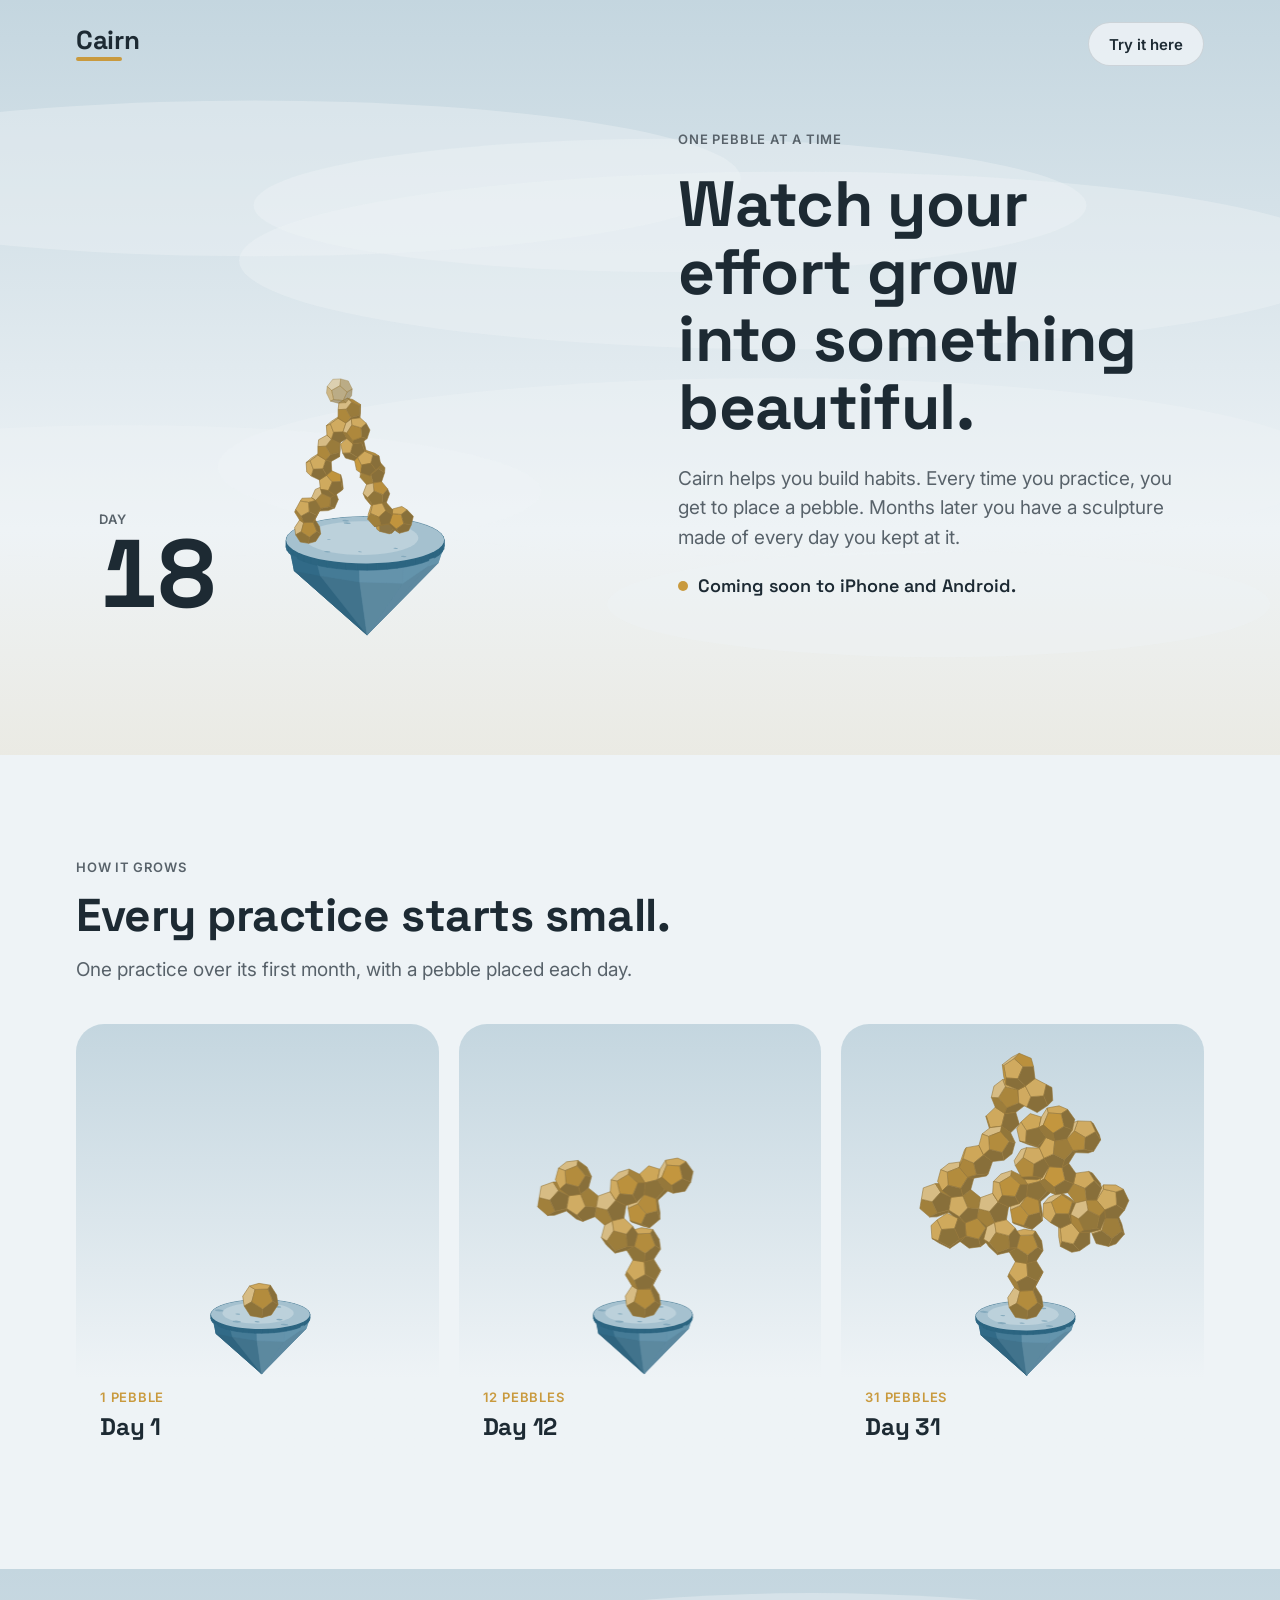
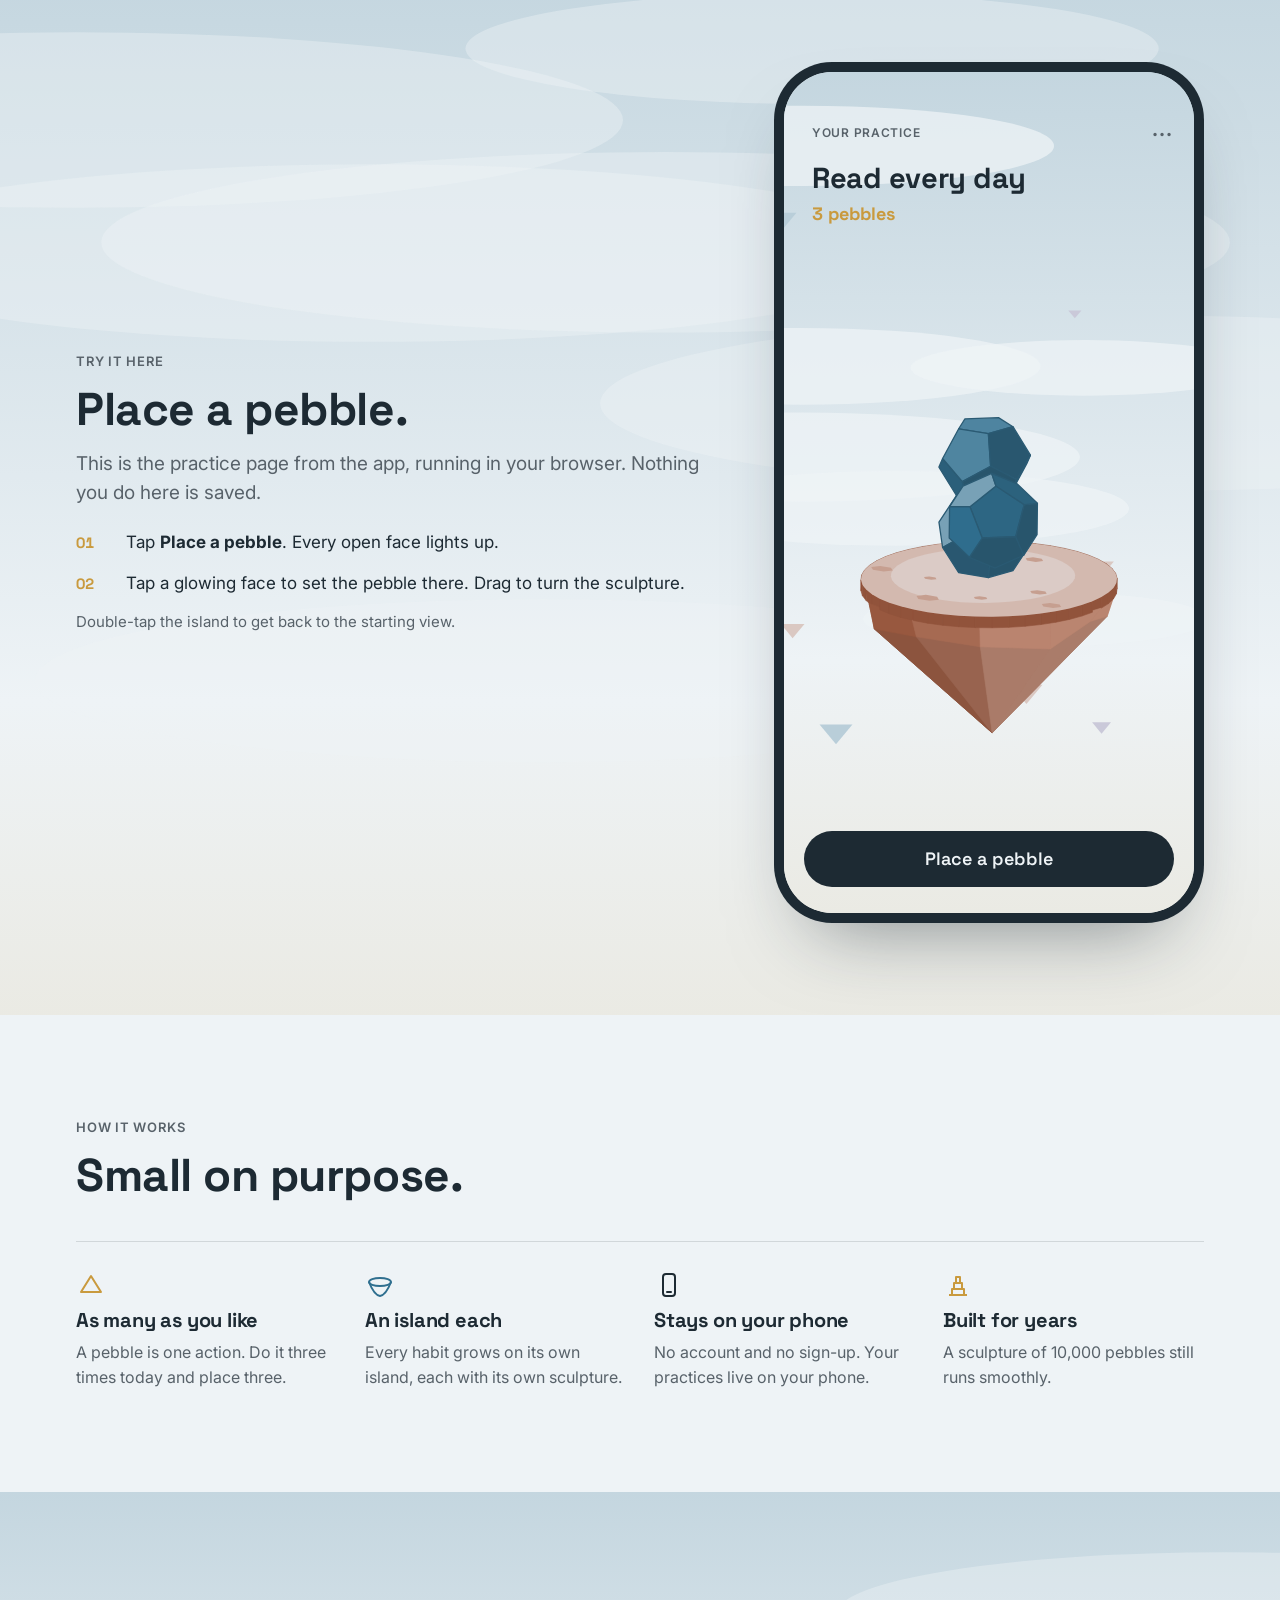
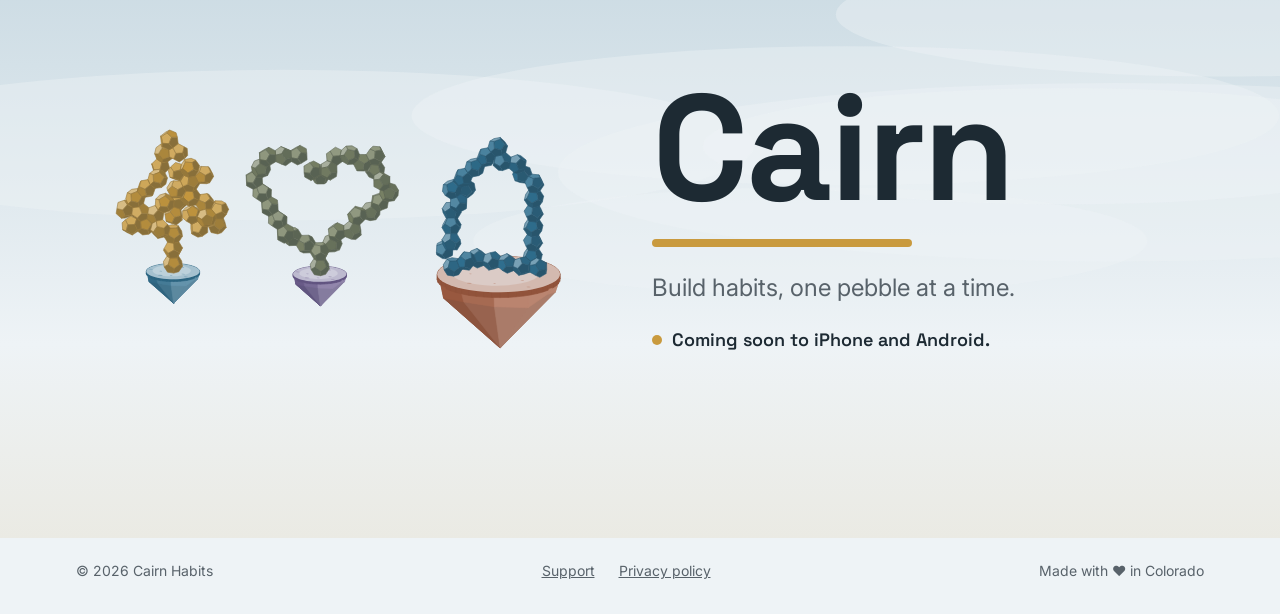
==== commit f743fb36: "Publish cairn 086f6eb" ====
--- a/index.html
+++ b/index.html
@@ -27,6 +27,7 @@
   <canvas class="air" data-sky="2" aria-hidden="true"></canvas>
   <div class="wrap">
     <a class="brand" href="#top" aria-label="Cairn"><b>Cairn</b><i></i></a>
+    <a class="quiet" href="#try">Try it here</a>
   </div>
   <section class="hero" aria-labelledby="hero-title">
     <div class="wrap">
@@ -38,11 +39,9 @@
         <p class="kicker">One pebble at a time</p>
         <h1 id="hero-title">Watch your effort grow into something beautiful.</h1>
         <p class="lede">Cairn helps you build habits. Every time you practice, you get to place a pebble. Months later you have a sculpture made of every day you kept at it.</p>
-        <!-- Store links: until the listings are live, the badges point nowhere and cairn.js stops the click.
-             Put the App Store and Google Play URLs in both rows (here and the end card), then drop that handler. -->
-        <div class="store-row">
-          <a class="badge" href="#" data-store="the App Store"><img src="assets/app-store-badge.svg" alt="Download on the App Store" width="144" height="48"></a><a class="badge badge-google" href="#" data-store="Google Play"><img src="assets/google-play-badge.png" alt="Get it on Google Play" width="185" height="72"></a>
-        </div>
+        <!-- Until the store listings are live, this line and the end card's say "coming soon".
+             Then swap in the badges from assets/ with the App Store and Google Play URLs. -->
+        <p class="soon">Coming soon to iPhone and Android.</p>
       </div>
     </div>
   </section>
@@ -122,9 +121,7 @@
         <h2 class="big" id="end-title">Cairn</h2>
         <div class="mark"></div>
         <p class="sub">Build habits, one pebble at a time.</p>
-        <div class="store-row">
-          <a class="badge" href="#" data-store="the App Store"><img src="assets/app-store-badge.svg" alt="Download on the App Store" width="144" height="48"></a><a class="badge badge-google" href="#" data-store="Google Play"><img src="assets/google-play-badge.png" alt="Get it on Google Play" width="185" height="72"></a>
-        </div>
+        <p class="soon">Coming soon to iPhone and Android.</p>
       </div>
     </div>
   </section>
--- a/style.css
+++ b/style.css
@@ -58,6 +58,8 @@
 
 /* The official store badges, at equal visual height. Google's artwork carries its own padding (41 of 250 px top and bottom), trimmed here with negative margins. Inert until the listings are live. */
 .store-row { display: flex; flex-wrap: wrap; align-items: center; gap: 14px 16px; }
+.soon { display: inline-flex; align-items: center; gap: 10px; font: 600 18px/1.3 var(--display); color: var(--second); }
+.soon::before { content: ""; flex: none; width: 10px; height: 10px; border-radius: 50%; background: var(--accent); }
 .badge { display: inline-flex; border-radius: 9px; }
 .badge img { display: block; height: 48px; width: auto; max-width: none; flex: none; }
 .badge-google img { height: 71.4px; margin: -11.7px -11.7px; }
@@ -144,4 +146,5 @@
   .phone { border-radius: 40px; box-shadow: 0 0 0 7px var(--second), 0 30px 60px -30px color-mix(in srgb, var(--second) 55%, transparent); }
   .pp-head { padding: 32px 18px 0 22px; }
 }
+@media (prefers-reduced-motion: no-preference) { html { scroll-behavior: smooth; } }
 @media (prefers-reduced-motion: reduce) { .primary { transition: none; } }
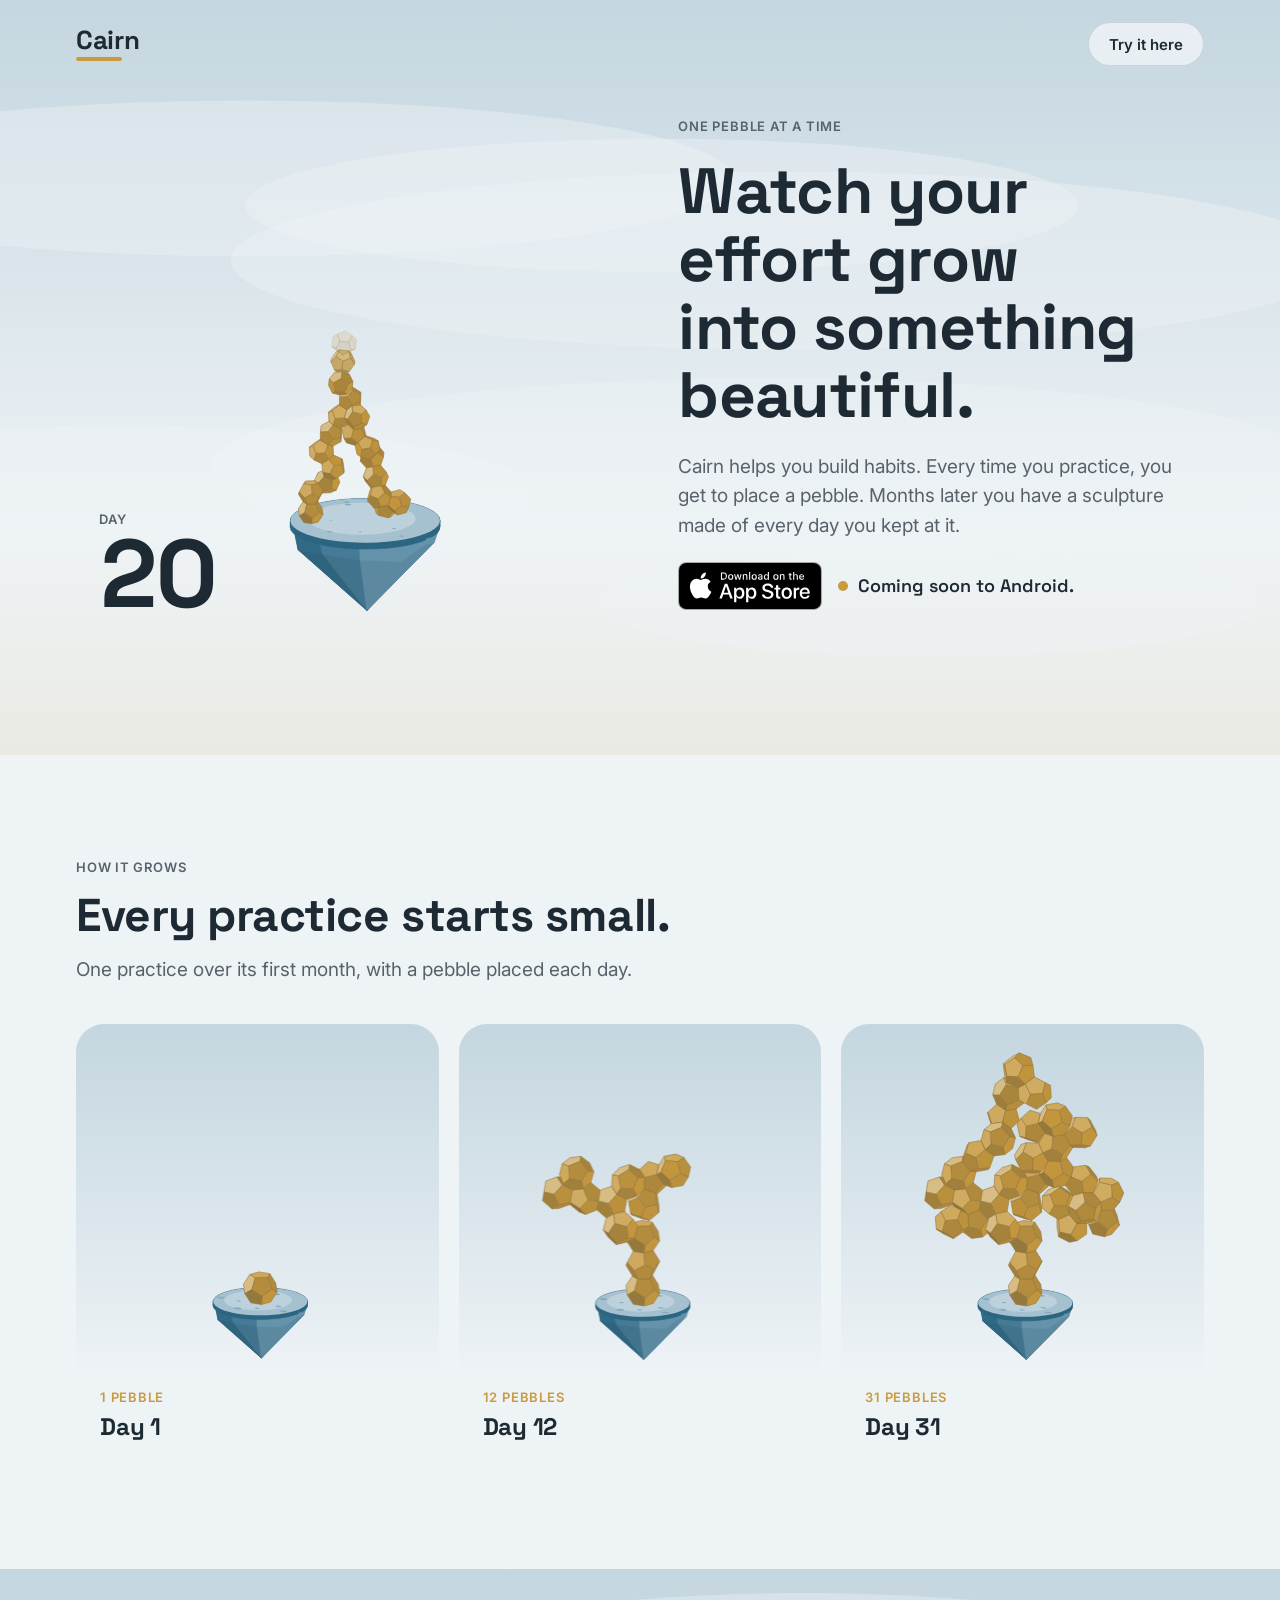
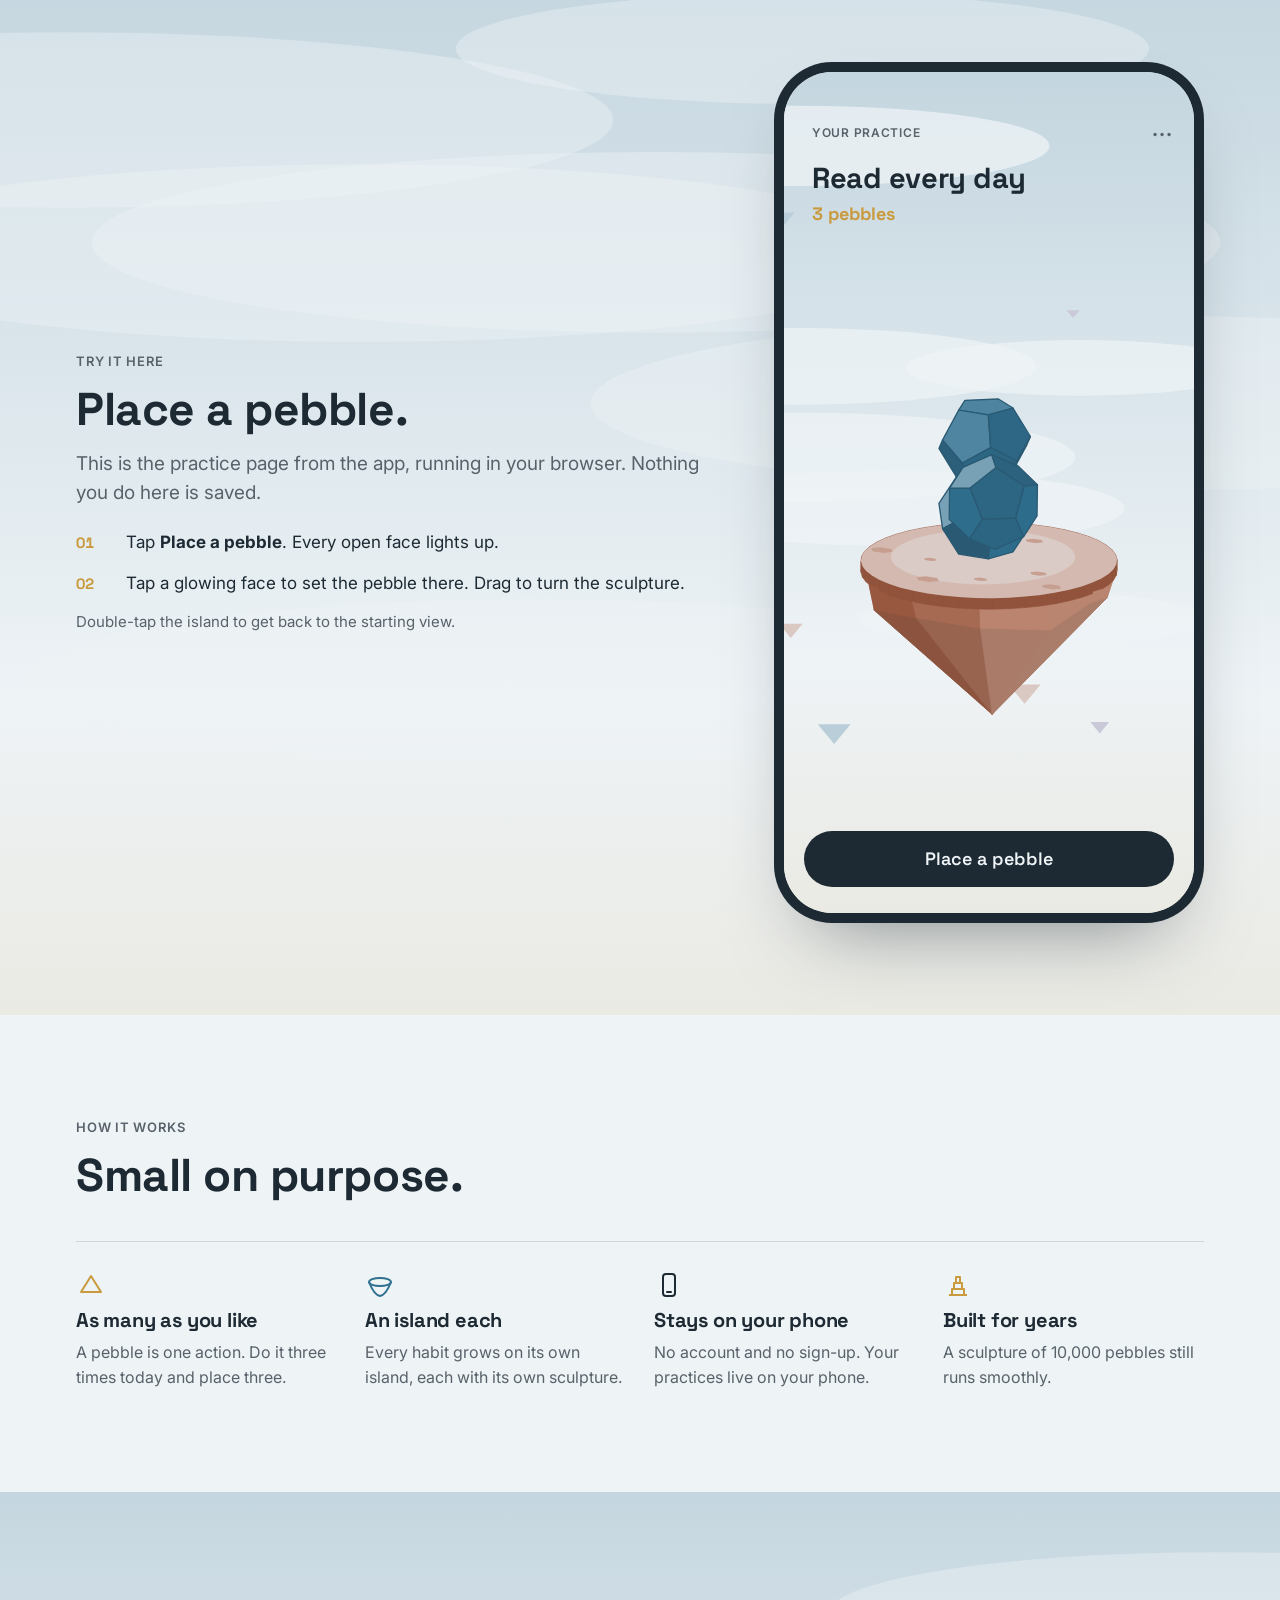
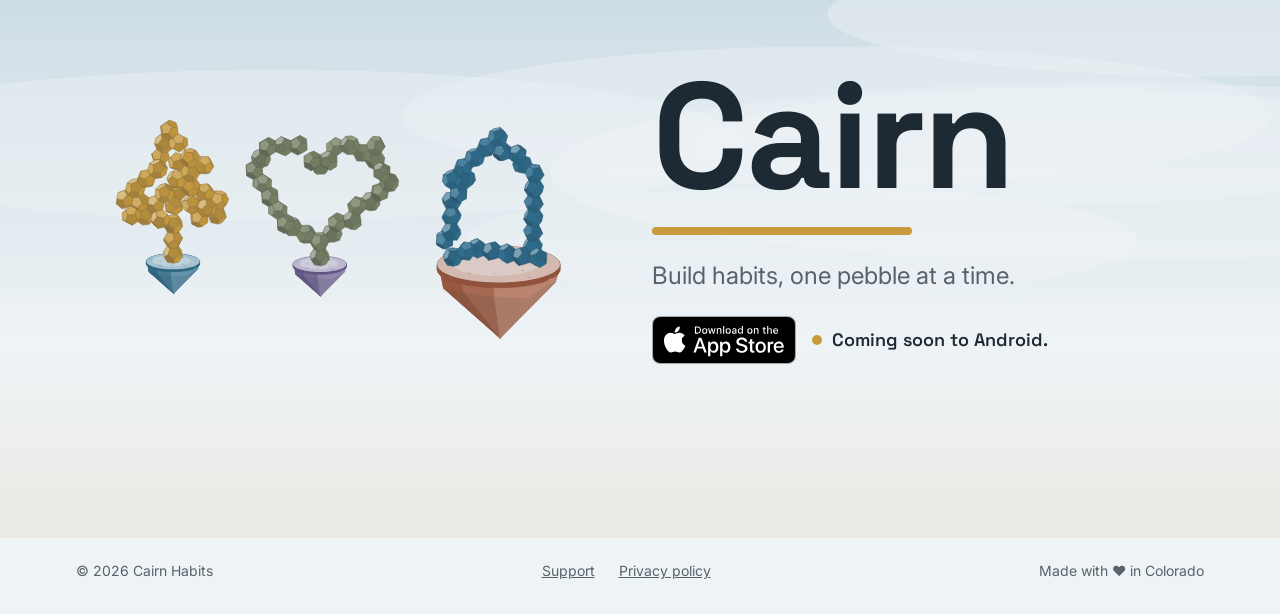
==== commit 1d113846: "Publish cairn 915d26c" ====
--- a/index.html
+++ b/index.html
@@ -39,9 +39,11 @@
         <p class="kicker">One pebble at a time</p>
         <h1 id="hero-title">Watch your effort grow into something beautiful.</h1>
         <p class="lede">Cairn helps you build habits. Every time you practice, you get to place a pebble. Months later you have a sculpture made of every day you kept at it.</p>
-        <!-- Until the store listings are live, this line and the end card's say "coming soon".
-             Then swap in the badges from assets/ with the App Store and Google Play URLs. -->
-        <p class="soon">Coming soon to iPhone and Android.</p>
+        <!-- Until the Google Play listing is live, this row and the end card's say Android is coming.
+             Then swap the line for the Google Play badge from assets/ (class "badge badge-google"), linked to the listing. -->
+        <div class="store-row">
+          <a class="badge" href="https://apps.apple.com/app/cairn-habits/id6833215834"><img src="assets/app-store-badge.svg" alt="Download on the App Store" width="144" height="48"></a><p class="soon">Coming soon to Android.</p>
+        </div>
       </div>
     </div>
   </section>
@@ -121,7 +123,9 @@
         <h2 class="big" id="end-title">Cairn</h2>
         <div class="mark"></div>
         <p class="sub">Build habits, one pebble at a time.</p>
-        <p class="soon">Coming soon to iPhone and Android.</p>
+        <div class="store-row">
+          <a class="badge" href="https://apps.apple.com/app/cairn-habits/id6833215834"><img src="assets/app-store-badge.svg" alt="Download on the App Store" width="144" height="48"></a><p class="soon">Coming soon to Android.</p>
+        </div>
       </div>
     </div>
   </section>
--- a/style.css
+++ b/style.css
@@ -56,7 +56,7 @@
 .hero h1 { font-size: clamp(40px, 5.4vw, 64px); line-height: 1.06; }
 .lede { font-size: 19px; color: var(--ink-soft); max-width: 34em; }
 
-/* The official store badges, at equal visual height. Google's artwork carries its own padding (41 of 250 px top and bottom), trimmed here with negative margins. Inert until the listings are live. */
+/* The official store badges, at equal visual height. Google's artwork carries its own padding (41 of 250 px top and bottom), trimmed here with negative margins. Google Play's waits in assets/ until its listing is live. */
 .store-row { display: flex; flex-wrap: wrap; align-items: center; gap: 14px 16px; }
 .soon { display: inline-flex; align-items: center; gap: 10px; font: 600 18px/1.3 var(--display); color: var(--second); }
 .soon::before { content: ""; flex: none; width: 10px; height: 10px; border-radius: 50%; background: var(--accent); }
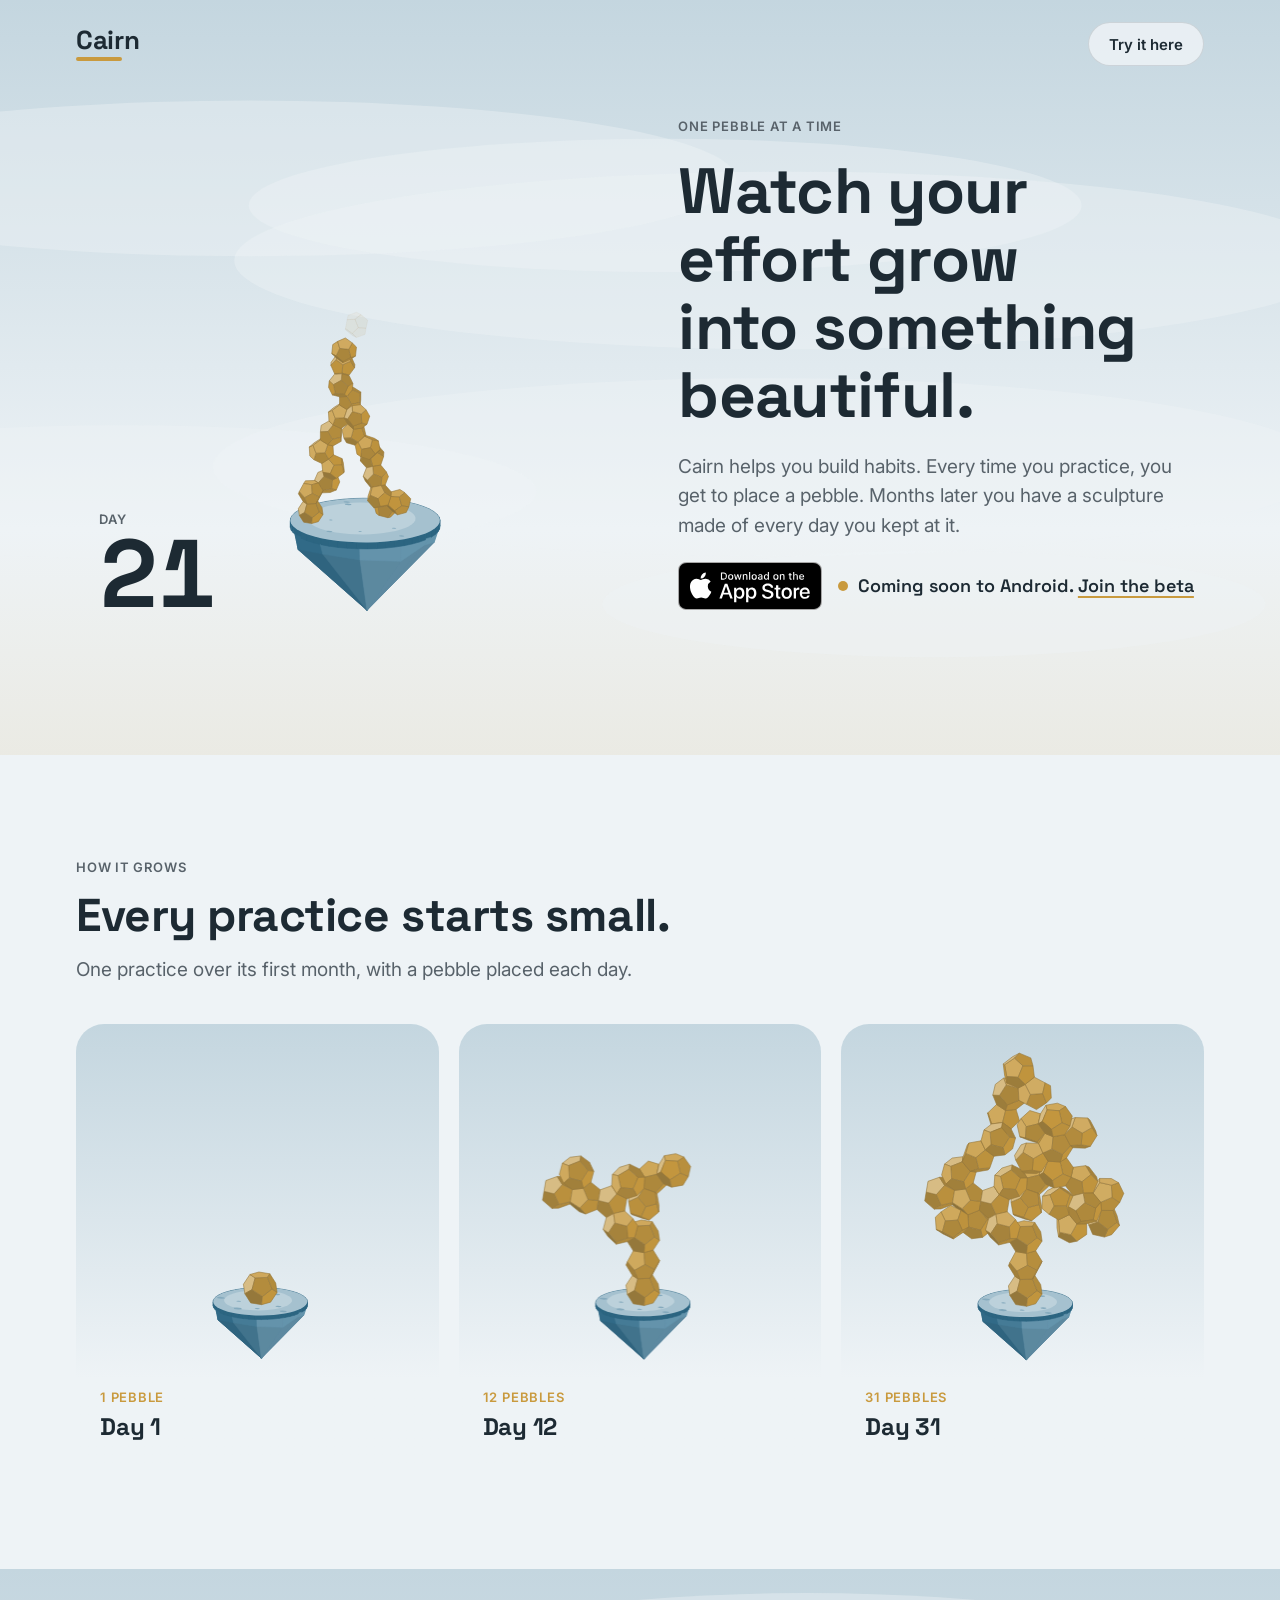
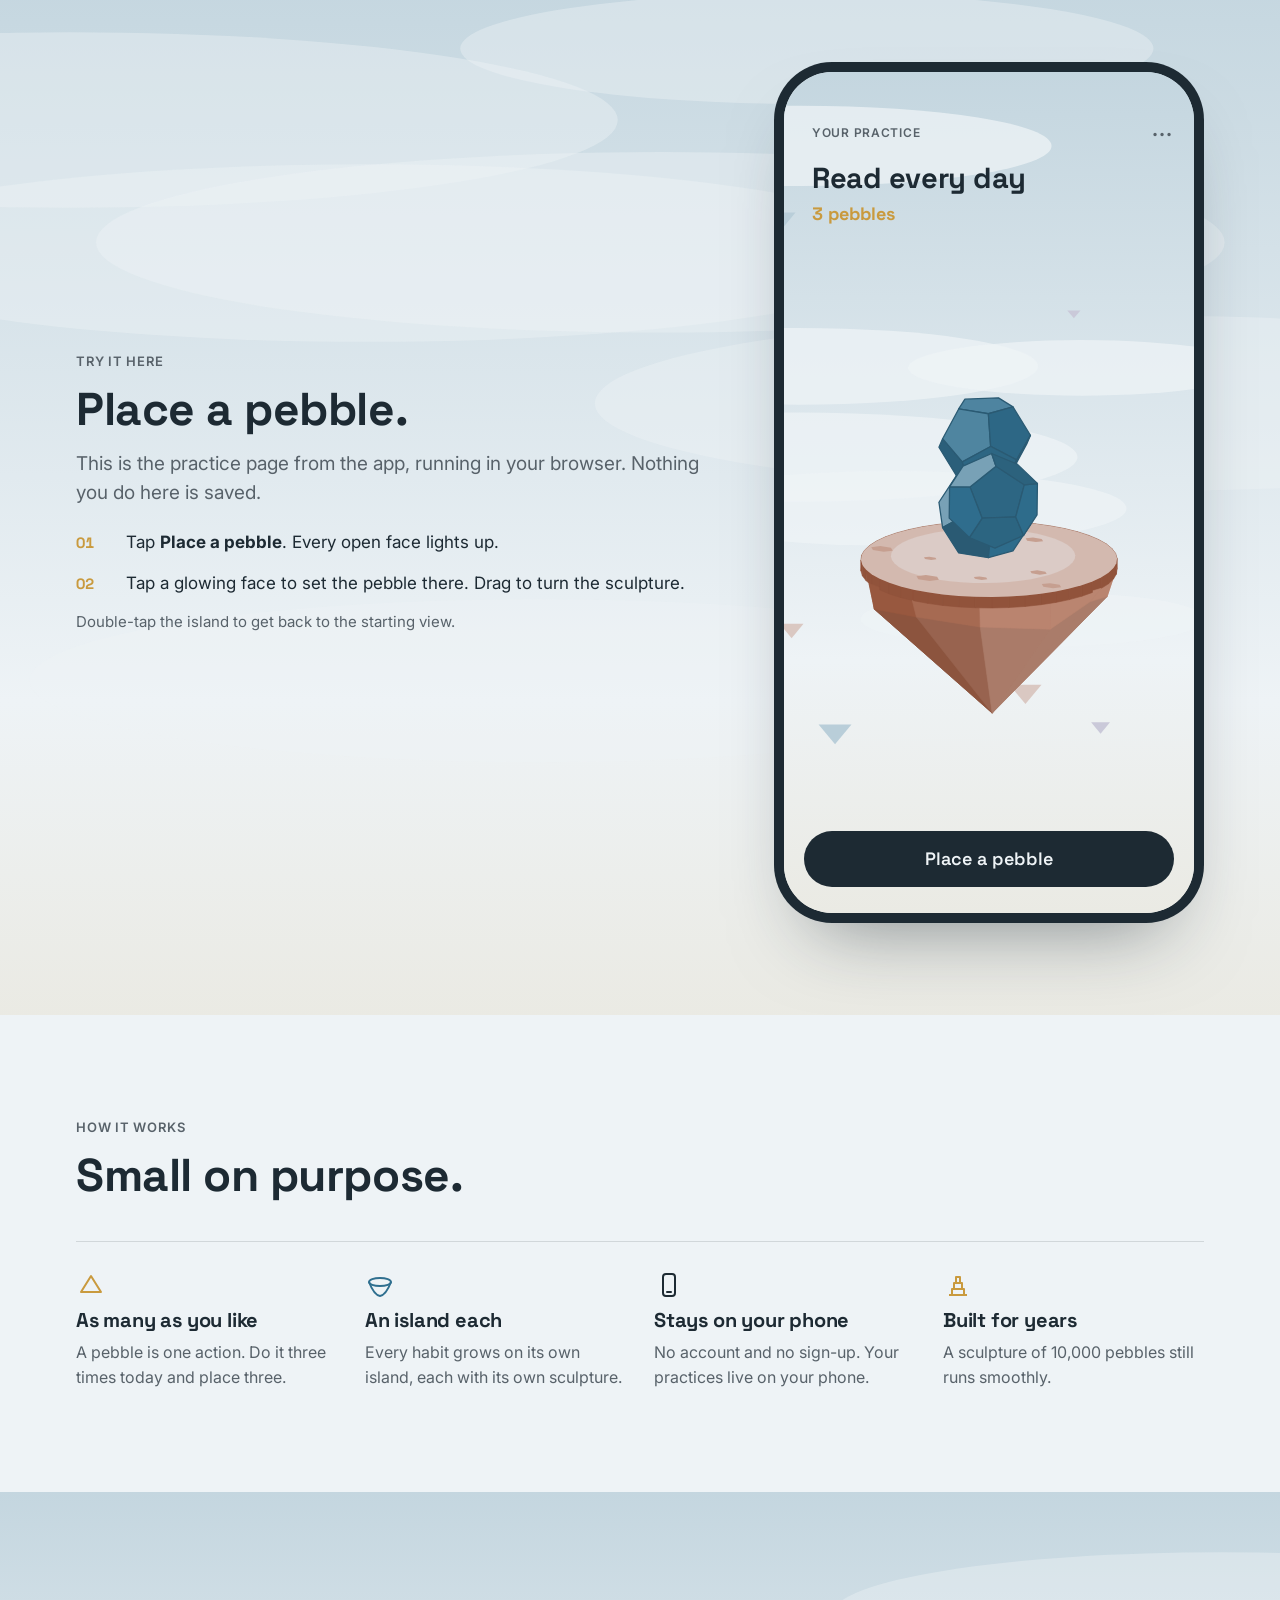
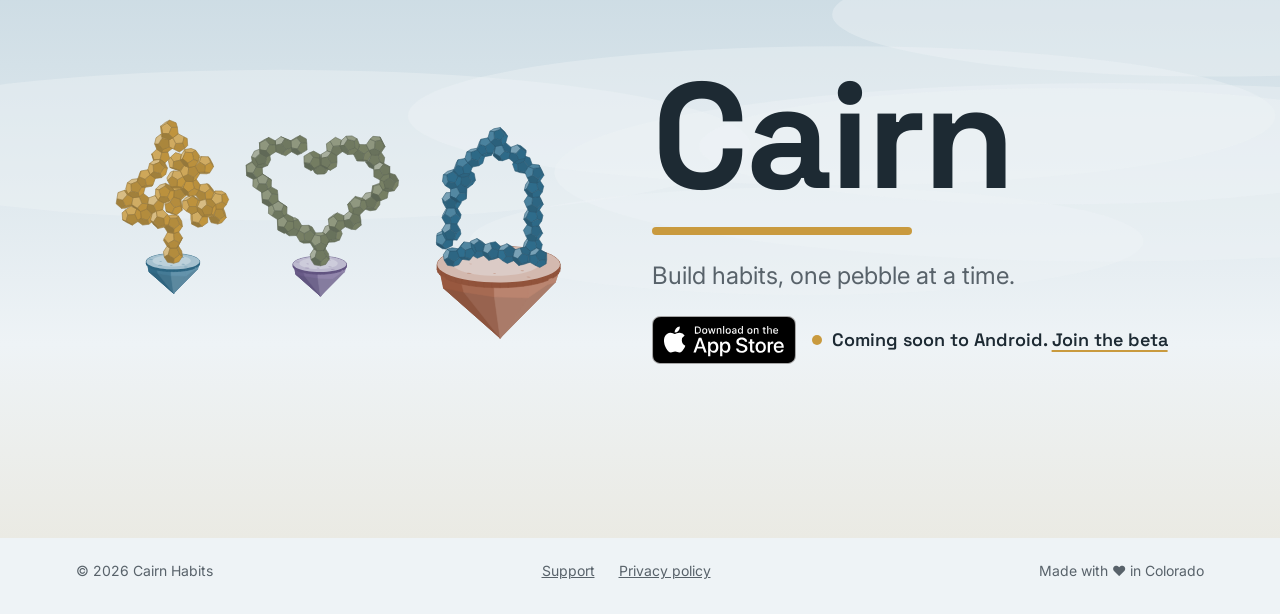
==== commit 903045dd: "Publish cairn 52f10d8" ====
--- a/index.html
+++ b/index.html
@@ -39,10 +39,10 @@
         <p class="kicker">One pebble at a time</p>
         <h1 id="hero-title">Watch your effort grow into something beautiful.</h1>
         <p class="lede">Cairn helps you build habits. Every time you practice, you get to place a pebble. Months later you have a sculpture made of every day you kept at it.</p>
-        <!-- Until the Google Play listing is live, this row and the end card's say Android is coming.
+        <!-- Until the Google Play listing is live, this row and the end card's say Android is coming and link to the beta sign-up form.
              Then swap the line for the Google Play badge from assets/ (class "badge badge-google"), linked to the listing. -->
         <div class="store-row">
-          <a class="badge" href="https://apps.apple.com/app/cairn-habits/id6833215834"><img src="assets/app-store-badge.svg" alt="Download on the App Store" width="144" height="48"></a><p class="soon">Coming soon to Android.</p>
+          <a class="badge" href="https://apps.apple.com/app/cairn-habits/id6833215834" target="_blank" rel="noopener"><img src="assets/app-store-badge.svg" alt="Download on the App Store" width="144" height="48"></a><p class="soon"><span>Coming soon to Android. <a href="https://forms.gle/FamL78WG7Bdq1w7U6" target="_blank" rel="noopener">Join the beta</a></span></p>
         </div>
       </div>
     </div>
@@ -124,7 +124,7 @@
         <div class="mark"></div>
         <p class="sub">Build habits, one pebble at a time.</p>
         <div class="store-row">
-          <a class="badge" href="https://apps.apple.com/app/cairn-habits/id6833215834"><img src="assets/app-store-badge.svg" alt="Download on the App Store" width="144" height="48"></a><p class="soon">Coming soon to Android.</p>
+          <a class="badge" href="https://apps.apple.com/app/cairn-habits/id6833215834" target="_blank" rel="noopener"><img src="assets/app-store-badge.svg" alt="Download on the App Store" width="144" height="48"></a><p class="soon"><span>Coming soon to Android. <a href="https://forms.gle/FamL78WG7Bdq1w7U6" target="_blank" rel="noopener">Join the beta</a></span></p>
         </div>
       </div>
     </div>
--- a/style.css
+++ b/style.css
@@ -60,6 +60,8 @@
 .store-row { display: flex; flex-wrap: wrap; align-items: center; gap: 14px 16px; }
 .soon { display: inline-flex; align-items: center; gap: 10px; font: 600 18px/1.3 var(--display); color: var(--second); }
 .soon::before { content: ""; flex: none; width: 10px; height: 10px; border-radius: 50%; background: var(--accent); }
+.soon a { text-decoration-thickness: 2px; text-underline-offset: 4px; text-decoration-color: var(--accent); }
+.soon a:hover { text-decoration-color: currentColor; }
 .badge { display: inline-flex; border-radius: 9px; }
 .badge img { display: block; height: 48px; width: auto; max-width: none; flex: none; }
 .badge-google img { height: 71.4px; margin: -11.7px -11.7px; }
